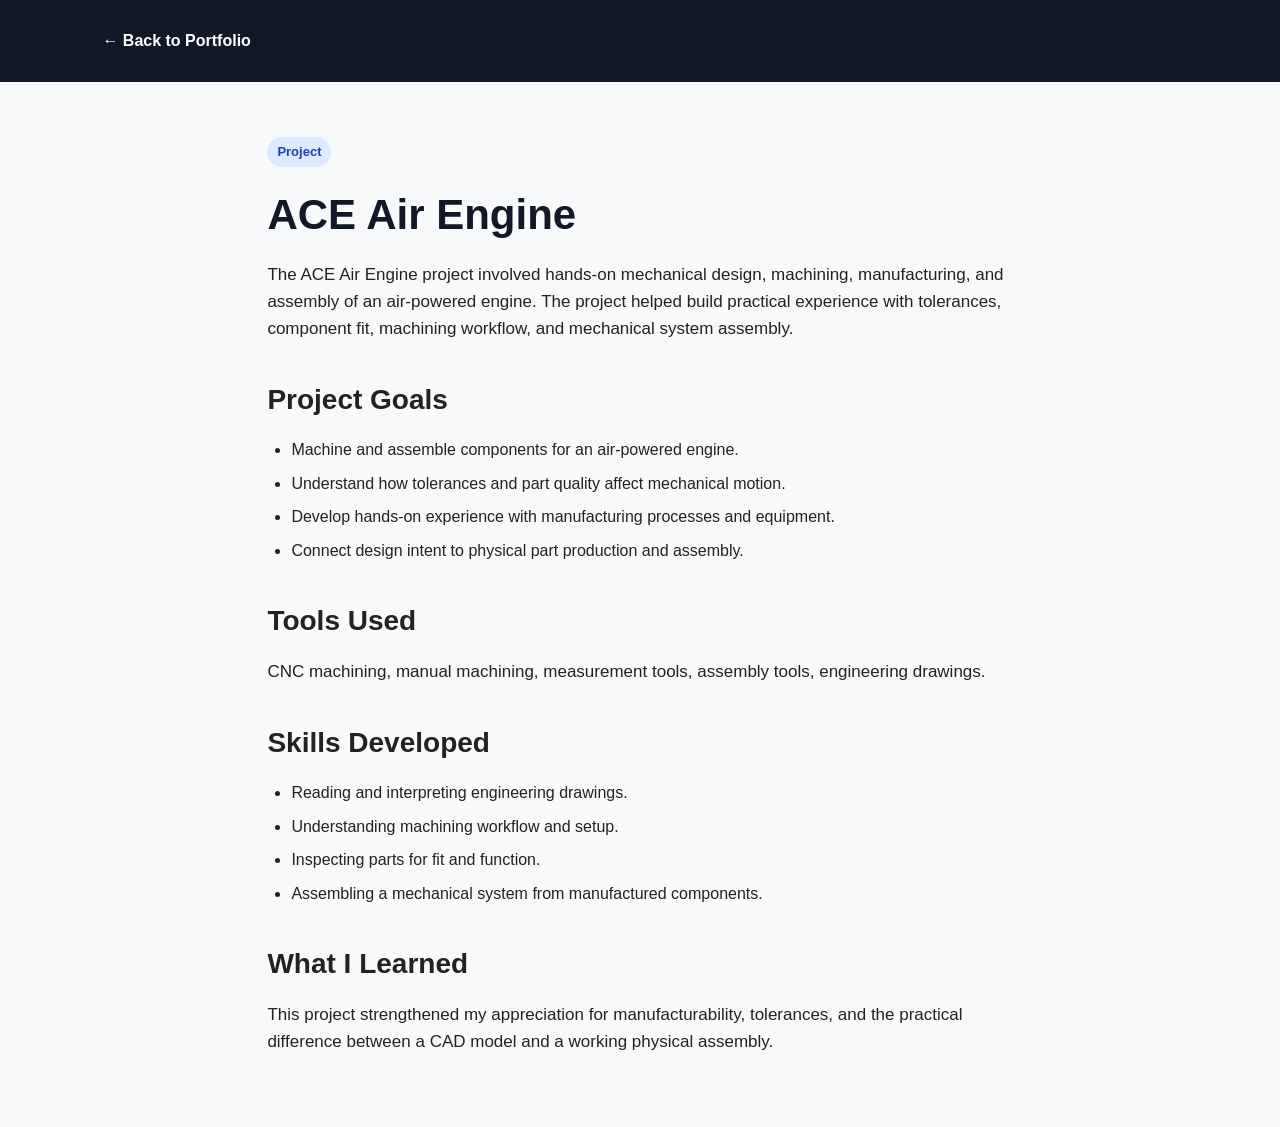
==== ace-air-engine.html @ f9925ad5 "Create ace-air-engine.html" ====
<!DOCTYPE html>
<html lang="en">
<head>
  <meta charset="UTF-8" />
  <meta name="viewport" content="width=device-width, initial-scale=1.0" />
  <title>ACE Air Engine | Anuj Kashyap</title>
  <link rel="stylesheet" href="style.css" />
</head>

<body>
  <header class="page-header">
    <a href="index.html">← Back to Portfolio</a>
  </header>

  <main class="detail-page">
    <span class="tag project-tag">Project</span>
    <h1>ACE Air Engine</h1>

    <p>
      The ACE Air Engine project involved hands-on mechanical design, machining,
      manufacturing, and assembly of an air-powered engine. The project helped build
      practical experience with tolerances, component fit, machining workflow, and
      mechanical system assembly.
    </p>

    <div class="detail-section">
      <h2>Project Goals</h2>
      <ul>
        <li>Machine and assemble components for an air-powered engine.</li>
        <li>Understand how tolerances and part quality affect mechanical motion.</li>
        <li>Develop hands-on experience with manufacturing processes and equipment.</li>
        <li>Connect design intent to physical part production and assembly.</li>
      </ul>
    </div>

    <div class="detail-section">
      <h2>Tools Used</h2>
      <p>CNC machining, manual machining, measurement tools, assembly tools, engineering drawings.</p>
    </div>

    <div class="detail-section">
      <h2>Skills Developed</h2>
      <ul>
        <li>Reading and interpreting engineering drawings.</li>
        <li>Understanding machining workflow and setup.</li>
        <li>Inspecting parts for fit and function.</li>
        <li>Assembling a mechanical system from manufactured components.</li>
      </ul>
    </div>

    <div class="detail-section">
      <h2>What I Learned</h2>
      <p>
        This project strengthened my appreciation for manufacturability, tolerances,
        and the practical difference between a CAD model and a working physical assembly.
      </p>
    </div>
  </main>
</body>
</html>
---- style.css ----
* {
  box-sizing: border-box;
  margin: 0;
  padding: 0;
}

html {
  scroll-behavior: smooth;
}

body {
  font-family: Arial, sans-serif;
  line-height: 1.6;
  color: #222;
  background-color: #f8f9fa;
}

header {
  background: #111827;
  color: white;
  padding: 24px 8%;
}

nav {
  display: flex;
  justify-content: space-between;
  align-items: center;
  margin-bottom: 90px;
}

nav h2 {
  font-size: 22px;
}

.nav-links a {
  color: white;
  text-decoration: none;
  margin-left: 22px;
  font-weight: bold;
}

.nav-links a:hover {
  text-decoration: underline;
}

.hero {
  max-width: 850px;
  padding-bottom: 90px;
}

.hero h1 {
  font-size: 52px;
  line-height: 1.1;
  margin-bottom: 22px;
}

.hero p {
  font-size: 20px;
  max-width: 750px;
  margin-bottom: 32px;
  color: #d1d5db;
}

.hero-buttons {
  display: flex;
  gap: 14px;
  flex-wrap: wrap;
}

.button {
  display: inline-block;
  background: #2563eb;
  color: white;
  padding: 12px 22px;
  border-radius: 8px;
  text-decoration: none;
  font-weight: bold;
}

.button:hover {
  background: #1d4ed8;
}

.button.secondary {
  background: transparent;
  border: 2px solid white;
}

.button.secondary:hover {
  background: white;
  color: #111827;
}

main {
  padding: 55px 8%;
}

section {
  margin-bottom: 75px;
}

section h2 {
  font-size: 34px;
  margin-bottom: 20px;
  color: #111827;
}

section p {
  max-width: 900px;
  font-size: 17px;
}

.project-grid {
  display: grid;
  grid-template-columns: repeat(2, 1fr);
  gap: 24px;
}

.project-card {
  background: white;
  padding: 26px;
  border-radius: 12px;
  box-shadow: 0 4px 14px rgba(0, 0, 0, 0.08);
  border: 1px solid #e5e7eb;
}

.project-card h3 {
  margin-bottom: 12px;
  color: #111827;
  font-size: 22px;
}

.project-card p {
  margin-bottom: 12px;
  font-size: 16px;
}

footer {
  text-align: center;
  padding: 24px;
  background: #111827;
  color: white;
}

@media (max-width: 750px) {
  nav {
    flex-direction: column;
    align-items: flex-start;
    margin-bottom: 60px;
  }

  .nav-links {
    margin-top: 16px;
  }

  .nav-links a {
    display: inline-block;
    margin: 8px 14px 0 0;
  }

  .hero h1 {
    font-size: 38px;
  }

  .hero p {
    font-size: 18px;
  }

  .project-grid {
    grid-template-columns: 1fr;
  }
}
.project-link {
  display: block;
  color: inherit;
  text-decoration: none;
  transition: transform 0.2s ease, box-shadow 0.2s ease;
}

.project-link:hover {
  transform: translateY(-4px);
  box-shadow: 0 8px 22px rgba(0, 0, 0, 0.14);
}

.tag {
  display: inline-block;
  margin-bottom: 14px;
  padding: 5px 10px;
  border-radius: 999px;
  font-size: 13px;
  font-weight: bold;
}

.project-tag {
  background: #dbeafe;
  color: #1e40af;
}

.internship-tag {
  background: #dcfce7;
  color: #166534;
}

.lab-tag {
  background: #fef3c7;
  color: #92400e;
}

.page-header {
  background: #111827;
  color: white;
  padding: 28px 8%;
}

.page-header a {
  color: white;
  text-decoration: none;
  font-weight: bold;
}

.detail-page {
  max-width: 950px;
  margin: 0 auto;
  padding: 55px 8%;
}

.detail-page h1 {
  font-size: 42px;
  margin-bottom: 12px;
  color: #111827;
}

.detail-page h2 {
  margin-top: 36px;
  margin-bottom: 14px;
  font-size: 28px;
}

.detail-page p {
  margin-bottom: 16px;
  font-size: 17px;
}

.detail-page ul {
  margin-left: 24px;
  margin-bottom: 18px;
}

.detail-page li {
  margin-bottom: 8px;
}

.cert-grid {
  display: grid;
  grid-template-columns: repeat(2, 1fr);
  gap: 24px;
  margin-top: 24px;
}

.cert-card {
  background: white;
  padding: 24px;
  border-radius: 12px;
  border: 1px solid #e5e7eb;
  box-shadow: 0 4px 14px rgba(0, 0, 0, 0.08);
}

.cert-card h3 {
  margin-bottom: 10px;
}

@media (max-width: 750px) {
  .cert-grid {
    grid-template-columns: 1fr;
  }

  .detail-page h1 {
    font-size: 34px;
  }
}
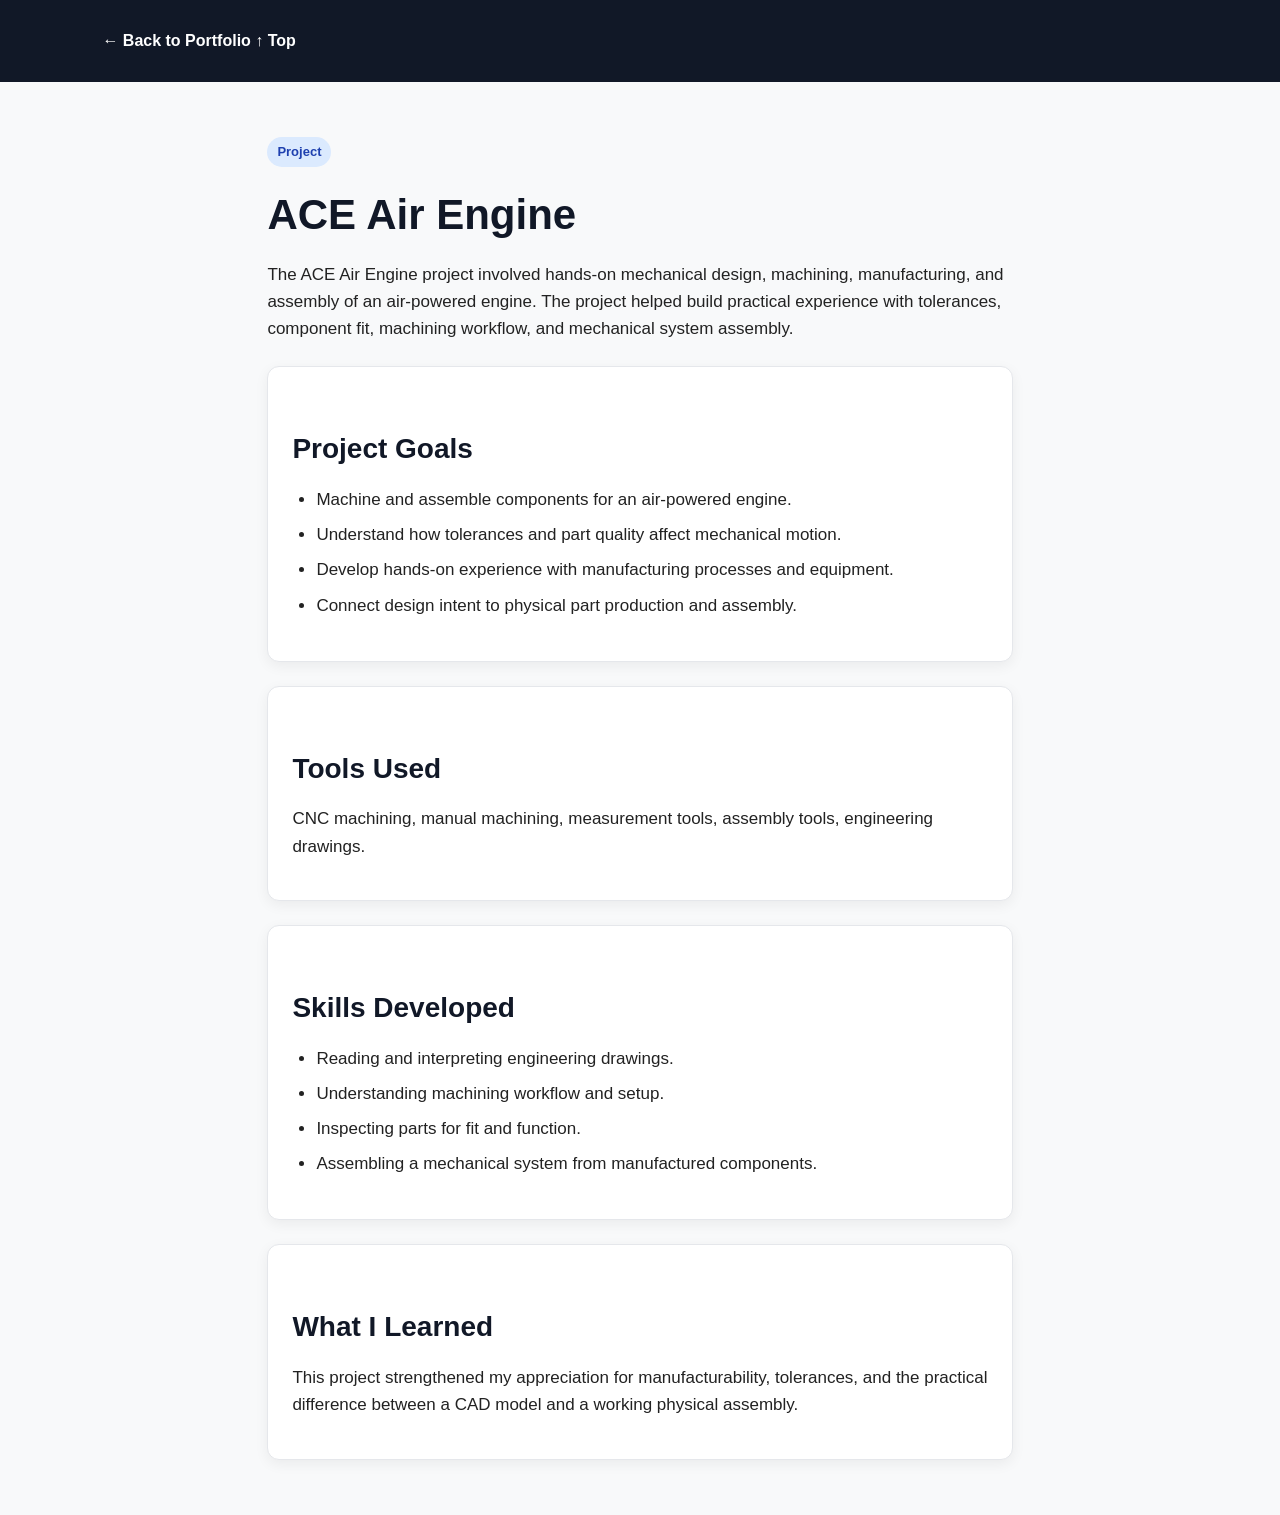
==== commit 1ca40e39: "Update ace-air-engine.html" ====
--- a/ace-air-engine.html
+++ b/ace-air-engine.html
@@ -9,8 +9,9 @@
 
 <body>
   <header class="page-header">
-    <a href="index.html">← Back to Portfolio</a>
-  </header>
+  <a href="index.html">← Back to Portfolio</a>
+  <a href="#">↑ Top</a>
+</header>
 
   <main class="detail-page">
     <span class="tag project-tag">Project</span>
--- a/style.css
+++ b/style.css
@@ -15,8 +15,16 @@
   background-color: #f8f9fa;
 }
 
+/* =========================
+   HOME PAGE HEADER / HERO
+========================= */
+
 header {
-  background: #111827;
+  background:
+    linear-gradient(rgba(17, 24, 39, 0.76), rgba(17, 24, 39, 0.76)),
+    url("hero-bg.jpg");
+  background-size: cover;
+  background-position: center;
   color: white;
   padding: 24px 8%;
 }
@@ -91,12 +99,16 @@
   color: #111827;
 }
 
+/* =========================
+   MAIN PAGE LAYOUT
+========================= */
+
 main {
   padding: 55px 8%;
 }
 
 section {
-  margin-bottom: 75px;
+  margin-bottom: 95px;
 }
 
 section h2 {
@@ -109,6 +121,59 @@
   max-width: 900px;
   font-size: 17px;
 }
+
+/* =========================
+   ABOUT SECTION
+========================= */
+
+.about-section {
+  max-width: 1150px;
+  margin: 0 auto 95px auto;
+  display: grid;
+  grid-template-columns: minmax(0, 1fr) 280px;
+  gap: 56px;
+  align-items: center;
+}
+
+.about-text {
+  max-width: 760px;
+}
+
+.about-text p {
+  margin-bottom: 16px;
+}
+
+.about-image {
+  display: flex;
+  justify-content: center;
+  align-items: center;
+}
+
+.profile-photo {
+  width: 230px !important;
+  max-width: 230px !important;
+  height: 290px !important;
+  object-fit: cover !important;
+  object-position: center top !important;
+  border-radius: 18px;
+  box-shadow: 0 8px 24px rgba(0, 0, 0, 0.18);
+  display: block;
+}
+
+.about-image img {
+  width: 230px;
+  max-width: 230px;
+  height: 290px;
+  object-fit: cover;
+  object-position: center top;
+  border-radius: 18px;
+  box-shadow: 0 8px 24px rgba(0, 0, 0, 0.18);
+  display: block;
+}
+
+/* =========================
+   PROJECT CARDS
+========================= */
 
 .project-grid {
   display: grid;
@@ -135,41 +200,6 @@
   font-size: 16px;
 }
 
-footer {
-  text-align: center;
-  padding: 24px;
-  background: #111827;
-  color: white;
-}
-
-@media (max-width: 750px) {
-  nav {
-    flex-direction: column;
-    align-items: flex-start;
-    margin-bottom: 60px;
-  }
-
-  .nav-links {
-    margin-top: 16px;
-  }
-
-  .nav-links a {
-    display: inline-block;
-    margin: 8px 14px 0 0;
-  }
-
-  .hero h1 {
-    font-size: 38px;
-  }
-
-  .hero p {
-    font-size: 18px;
-  }
-
-  .project-grid {
-    grid-template-columns: 1fr;
-  }
-}
 .project-link {
   display: block;
   color: inherit;
@@ -181,6 +211,32 @@
   transform: translateY(-4px);
   box-shadow: 0 8px 22px rgba(0, 0, 0, 0.14);
 }
+
+.card-status {
+  display: inline-block;
+  margin-top: 8px;
+  font-size: 14px;
+  font-weight: bold;
+  color: #2563eb;
+}
+
+.disabled-card {
+  opacity: 0.88;
+  cursor: not-allowed;
+}
+
+.disabled-card:hover {
+  transform: none;
+  box-shadow: 0 4px 14px rgba(0, 0, 0, 0.08);
+}
+
+.disabled-card .card-status {
+  color: #6b7280;
+}
+
+/* =========================
+   TAGS
+========================= */
 
 .tag {
   display: inline-block;
@@ -191,21 +247,70 @@
   font-weight: bold;
 }
 
-.project-tag {
+.project-tag,
+.manufacturing-tag {
   background: #dbeafe;
   color: #1e40af;
 }
 
-.internship-tag {
+.internship-tag,
+.digital-tag {
   background: #dcfce7;
   color: #166534;
 }
 
-.lab-tag {
+.lab-tag,
+.quality-tag {
   background: #fef3c7;
   color: #92400e;
 }
 
+.composites-tag {
+  background: #ede9fe;
+  color: #5b21b6;
+}
+
+/* =========================
+   RESUME / CONTACT SECTION
+========================= */
+
+.bottom-info {
+  display: grid;
+  grid-template-columns: repeat(2, 1fr);
+  gap: 24px;
+  margin-bottom: 75px;
+}
+
+.info-card {
+  background: white;
+  padding: 28px;
+  border-radius: 16px;
+  border: 1px solid #e5e7eb;
+  box-shadow: 0 5px 18px rgba(0, 0, 0, 0.08);
+}
+
+.info-card h2 {
+  margin-bottom: 16px;
+}
+
+.info-card p {
+  margin-bottom: 14px;
+}
+
+.info-card a:not(.button) {
+  color: #2563eb;
+  text-decoration: none;
+  font-weight: 500;
+}
+
+.info-card a:not(.button):hover {
+  text-decoration: underline;
+}
+
+/* =========================
+   DETAIL PAGES
+========================= */
+
 .page-header {
   background: #111827;
   color: white;
@@ -216,6 +321,10 @@
   color: white;
   text-decoration: none;
   font-weight: bold;
+}
+
+.page-header a:hover {
+  text-decoration: underline;
 }
 
 .detail-page {
@@ -234,6 +343,7 @@
   margin-top: 36px;
   margin-bottom: 14px;
   font-size: 28px;
+  color: #111827;
 }
 
 .detail-page p {
@@ -248,29 +358,260 @@
 
 .detail-page li {
   margin-bottom: 8px;
-}
-
-.cert-grid {
-  display: grid;
-  grid-template-columns: repeat(2, 1fr);
-  gap: 24px;
-  margin-top: 24px;
-}
-
-.cert-card {
+  font-size: 17px;
+}
+
+.detail-section {
   background: white;
   padding: 24px;
   border-radius: 12px;
   border: 1px solid #e5e7eb;
-  box-shadow: 0 4px 14px rgba(0, 0, 0, 0.08);
-}
-
-.cert-card h3 {
-  margin-bottom: 10px;
+  box-shadow: 0 4px 14px rgba(0, 0, 0, 0.06);
+  margin-top: 24px;
+}
+
+/* =========================
+   CERTIFICATIONS PAGE
+========================= */
+
+.certifications-page {
+  max-width: 1150px;
+}
+
+.certifications-page > p {
+  max-width: 900px;
+  margin-bottom: 28px;
+}
+
+.certifications-page .cert-grid {
+  display: grid;
+  grid-template-columns: 1fr;
+  gap: 26px;
+  margin-top: 28px;
+}
+
+.certifications-page .cert-card {
+  display: grid;
+  grid-template-columns: 1.5fr 0.9fr;
+  gap: 28px;
+  align-items: center;
+  background: white;
+  padding: 28px;
+  border-radius: 16px;
+  border: 1px solid #e5e7eb;
+  box-shadow: 0 5px 18px rgba(0, 0, 0, 0.08);
+}
+
+.certifications-page .cert-card h3 {
+  font-size: 24px;
+  color: #111827;
+  margin-bottom: 6px;
+}
+
+.cert-card-text-only {
+  grid-template-columns: 1fr !important;
+}
+
+.cert-card-wide {
+  grid-template-columns: 1fr !important;
+}
+
+.cert-meta {
+  color: #6b7280;
+  font-size: 15px !important;
+  margin-bottom: 16px !important;
+}
+
+.cert-content p {
+  margin-bottom: 12px;
+}
+
+.skills-line span {
+  text-transform: uppercase;
+  letter-spacing: 0.08em;
+  font-size: 12px;
+  font-weight: 800;
+  color: #6b7280;
+  margin-right: 6px;
+}
+
+/* Certificate and badge images */
+
+.cert-media {
+  width: 100%;
+  max-width: 340px;
+  justify-self: end;
+  background: #ffffff;
+  border: 1px solid #e5e7eb;
+  border-radius: 16px;
+  padding: 18px;
+  display: flex;
+  flex-direction: column;
+  align-items: center;
+  justify-content: center;
+  overflow: hidden;
+  box-shadow: 0 4px 12px rgba(0, 0, 0, 0.05);
+}
+
+.cert-media img {
+  width: auto;
+  max-width: 100%;
+  max-height: 215px;
+  object-fit: contain;
+  display: block;
+  padding: 0;
+}
+
+.cert-placeholder {
+  display: none;
+  width: 100%;
+  min-height: 130px;
+  align-items: center;
+  justify-content: center;
+  text-align: center;
+  color: #6b7280;
+  font-size: 14px;
+  padding: 18px;
+  background: #f8fafc;
+  border: 1px dashed #cbd5e1;
+  border-radius: 12px;
+}
+
+.cert-media figcaption {
+  font-size: 14px;
+  font-weight: bold;
+  color: #374151;
+  text-align: center;
+  padding-top: 12px;
+}
+
+/* Composite badge layout */
+
+.cert-subgrid {
+  display: grid;
+  grid-template-columns: repeat(2, 1fr);
+  gap: 24px;
+  margin-top: 8px;
+}
+
+.cert-subgrid .cert-media {
+  max-width: none;
+  justify-self: stretch;
+  min-height: 250px;
+}
+
+.cert-subgrid .cert-media img {
+  max-height: 165px;
+}
+
+/* Optional button style if you ever link a PDF certificate */
+
+.cert-button {
+  display: inline-block;
+  margin-top: 8px;
+  background: #2563eb;
+  color: white;
+  padding: 10px 16px;
+  border-radius: 8px;
+  text-decoration: none;
+  font-weight: bold;
+  font-size: 15px;
+}
+
+.cert-button:hover {
+  background: #1d4ed8;
+}
+
+/* =========================
+   FOOTER
+========================= */
+
+footer {
+  text-align: center;
+  padding: 24px;
+  background: #111827;
+  color: white;
+}
+
+/* =========================
+   MOBILE
+========================= */
+
+@media (max-width: 800px) {
+  .certifications-page .cert-card {
+    grid-template-columns: 1fr;
+  }
+
+  .cert-media {
+    justify-self: start;
+    max-width: 360px;
+  }
+
+  .cert-subgrid {
+    grid-template-columns: 1fr;
+  }
+
+  .cert-subgrid .cert-media {
+    max-width: 360px;
+    justify-self: start;
+  }
 }
 
 @media (max-width: 750px) {
-  .cert-grid {
+  nav {
+    flex-direction: column;
+    align-items: flex-start;
+    margin-bottom: 60px;
+  }
+
+  .nav-links {
+    margin-top: 16px;
+  }
+
+  .nav-links a {
+    display: inline-block;
+    margin: 8px 14px 0 0;
+  }
+
+  .hero h1 {
+    font-size: 38px;
+  }
+
+  .hero p {
+    font-size: 18px;
+  }
+
+  .about-section {
+    grid-template-columns: 1fr;
+    max-width: none;
+    margin-bottom: 95px;
+  }
+
+  .about-text {
+    max-width: none;
+  }
+
+  .about-image {
+    justify-content: flex-start;
+  }
+
+  .profile-photo {
+    width: 200px !important;
+    max-width: 200px !important;
+    height: 250px !important;
+  }
+
+  .about-image img {
+    width: 200px;
+    max-width: 200px;
+    height: 250px;
+  }
+
+  .project-grid {
+    grid-template-columns: 1fr;
+  }
+
+  .bottom-info {
     grid-template-columns: 1fr;
   }
 
@@ -278,3 +619,128 @@
     font-size: 34px;
   }
 }
+/* =========================
+   NEXTGEN / FEATURED DETAIL PAGE STYLING
+========================= */
+
+.nextgen-page {
+  max-width: 1050px;
+}
+
+.project-hero-detail {
+  background: #111827;
+  color: white;
+  padding: 38px;
+  border-radius: 18px;
+  margin-bottom: 28px;
+  box-shadow: 0 8px 24px rgba(0, 0, 0, 0.12);
+}
+
+.project-hero-detail h1 {
+  color: white;
+  font-size: 46px;
+  margin-bottom: 14px;
+}
+
+.project-lead {
+  max-width: 850px;
+  font-size: 19px !important;
+  color: #d1d5db;
+  margin-bottom: 24px !important;
+}
+
+.tech-pill-grid {
+  display: flex;
+  flex-wrap: wrap;
+  gap: 10px;
+}
+
+.tech-pill-grid span {
+  background: rgba(255, 255, 255, 0.1);
+  color: white;
+  border: 1px solid rgba(255, 255, 255, 0.22);
+  padding: 8px 12px;
+  border-radius: 999px;
+  font-size: 14px;
+  font-weight: bold;
+}
+
+.impact-grid {
+  display: grid;
+  grid-template-columns: repeat(3, 1fr);
+  gap: 18px;
+  margin-bottom: 28px;
+}
+
+.impact-card {
+  background: white;
+  padding: 22px;
+  border-radius: 16px;
+  border: 1px solid #e5e7eb;
+  box-shadow: 0 5px 18px rgba(0, 0, 0, 0.07);
+}
+
+.impact-card h3 {
+  color: #111827;
+  margin-bottom: 10px;
+  font-size: 20px;
+}
+
+.impact-card p {
+  font-size: 15px;
+  margin-bottom: 0;
+}
+
+.highlight-section {
+  border-left: 5px solid #2563eb;
+}
+
+.note-section {
+  background: #f8fafc;
+}
+
+.strong-list li {
+  margin-bottom: 12px;
+}
+
+.tool-grid {
+  display: grid;
+  grid-template-columns: repeat(2, 1fr);
+  gap: 20px;
+}
+
+.tool-grid div {
+  background: #f8fafc;
+  border: 1px solid #e5e7eb;
+  padding: 18px;
+  border-radius: 14px;
+}
+
+.tool-grid h3 {
+  color: #111827;
+  margin-bottom: 8px;
+  font-size: 18px;
+}
+
+.tool-grid p {
+  margin-bottom: 0;
+  font-size: 16px;
+}
+
+@media (max-width: 800px) {
+  .project-hero-detail {
+    padding: 28px;
+  }
+
+  .project-hero-detail h1 {
+    font-size: 36px;
+  }
+
+  .impact-grid {
+    grid-template-columns: 1fr;
+  }
+
+  .tool-grid {
+    grid-template-columns: 1fr;
+  }
+}
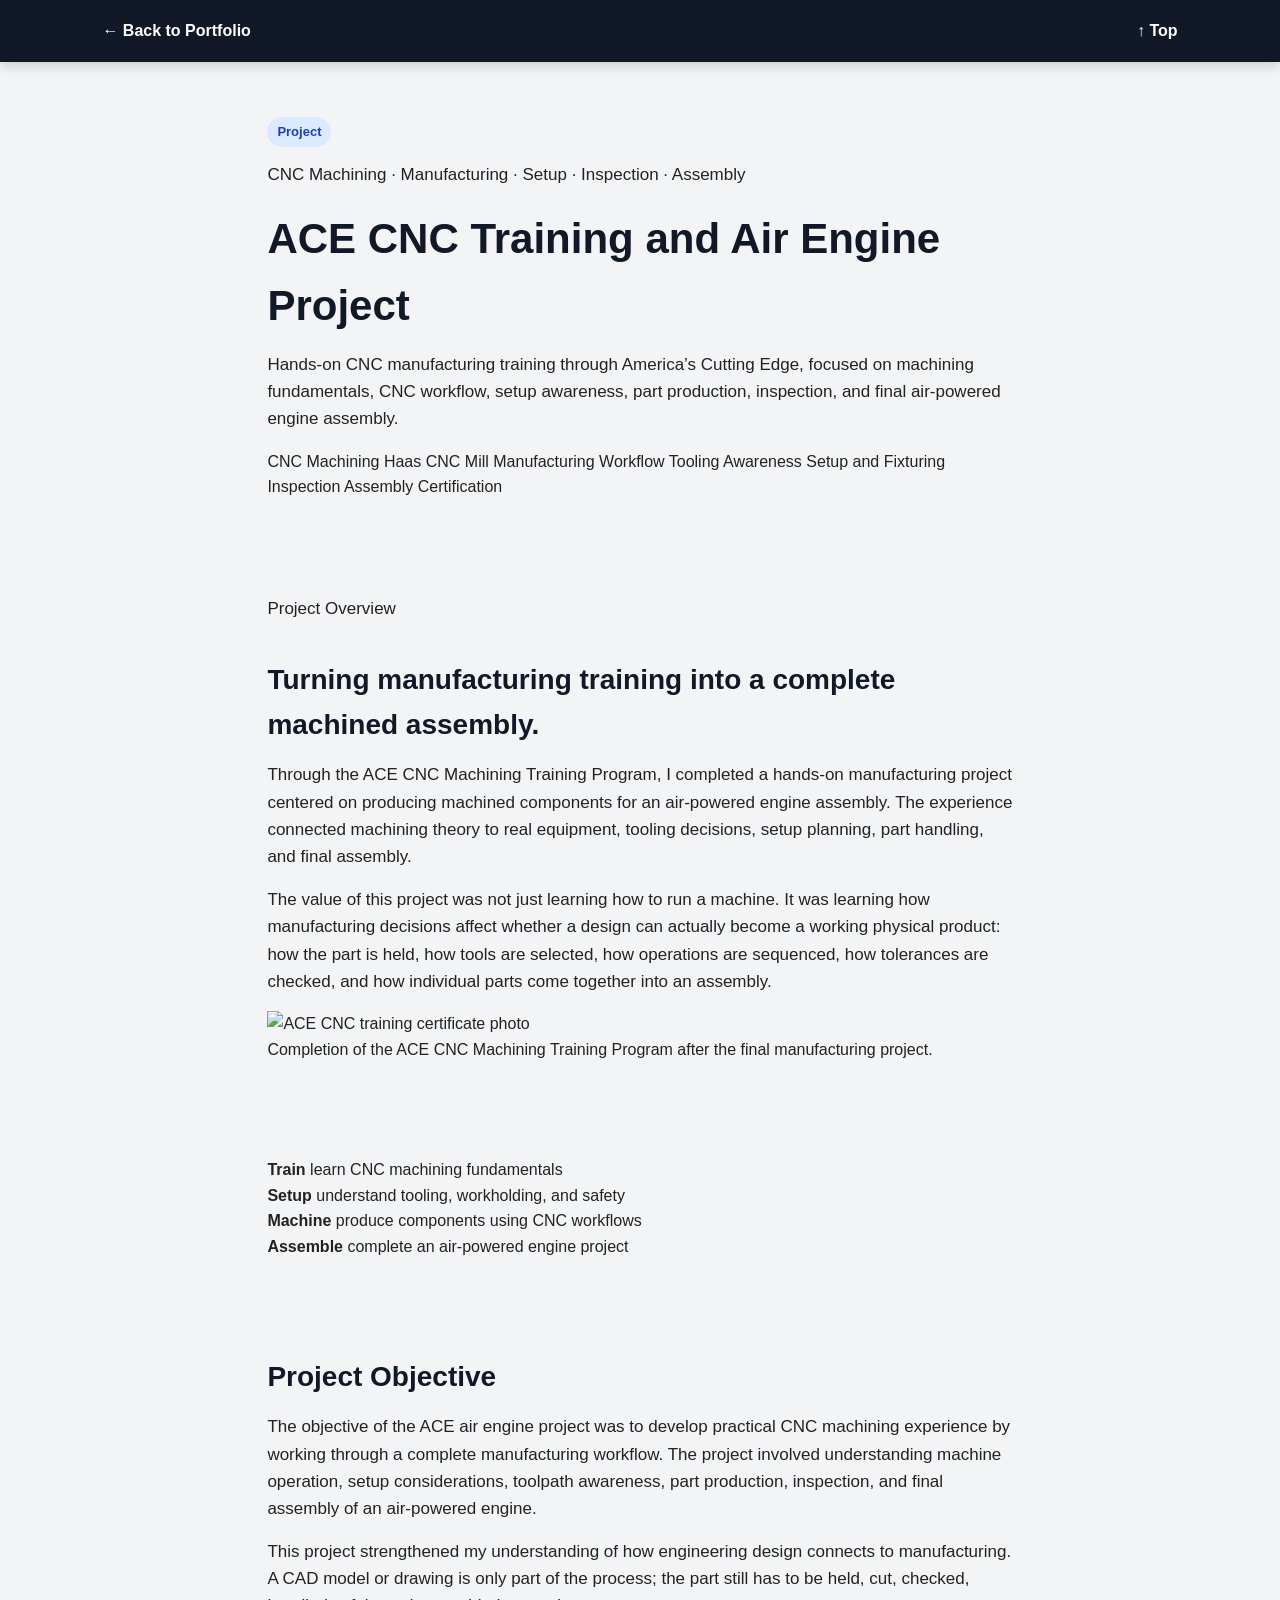
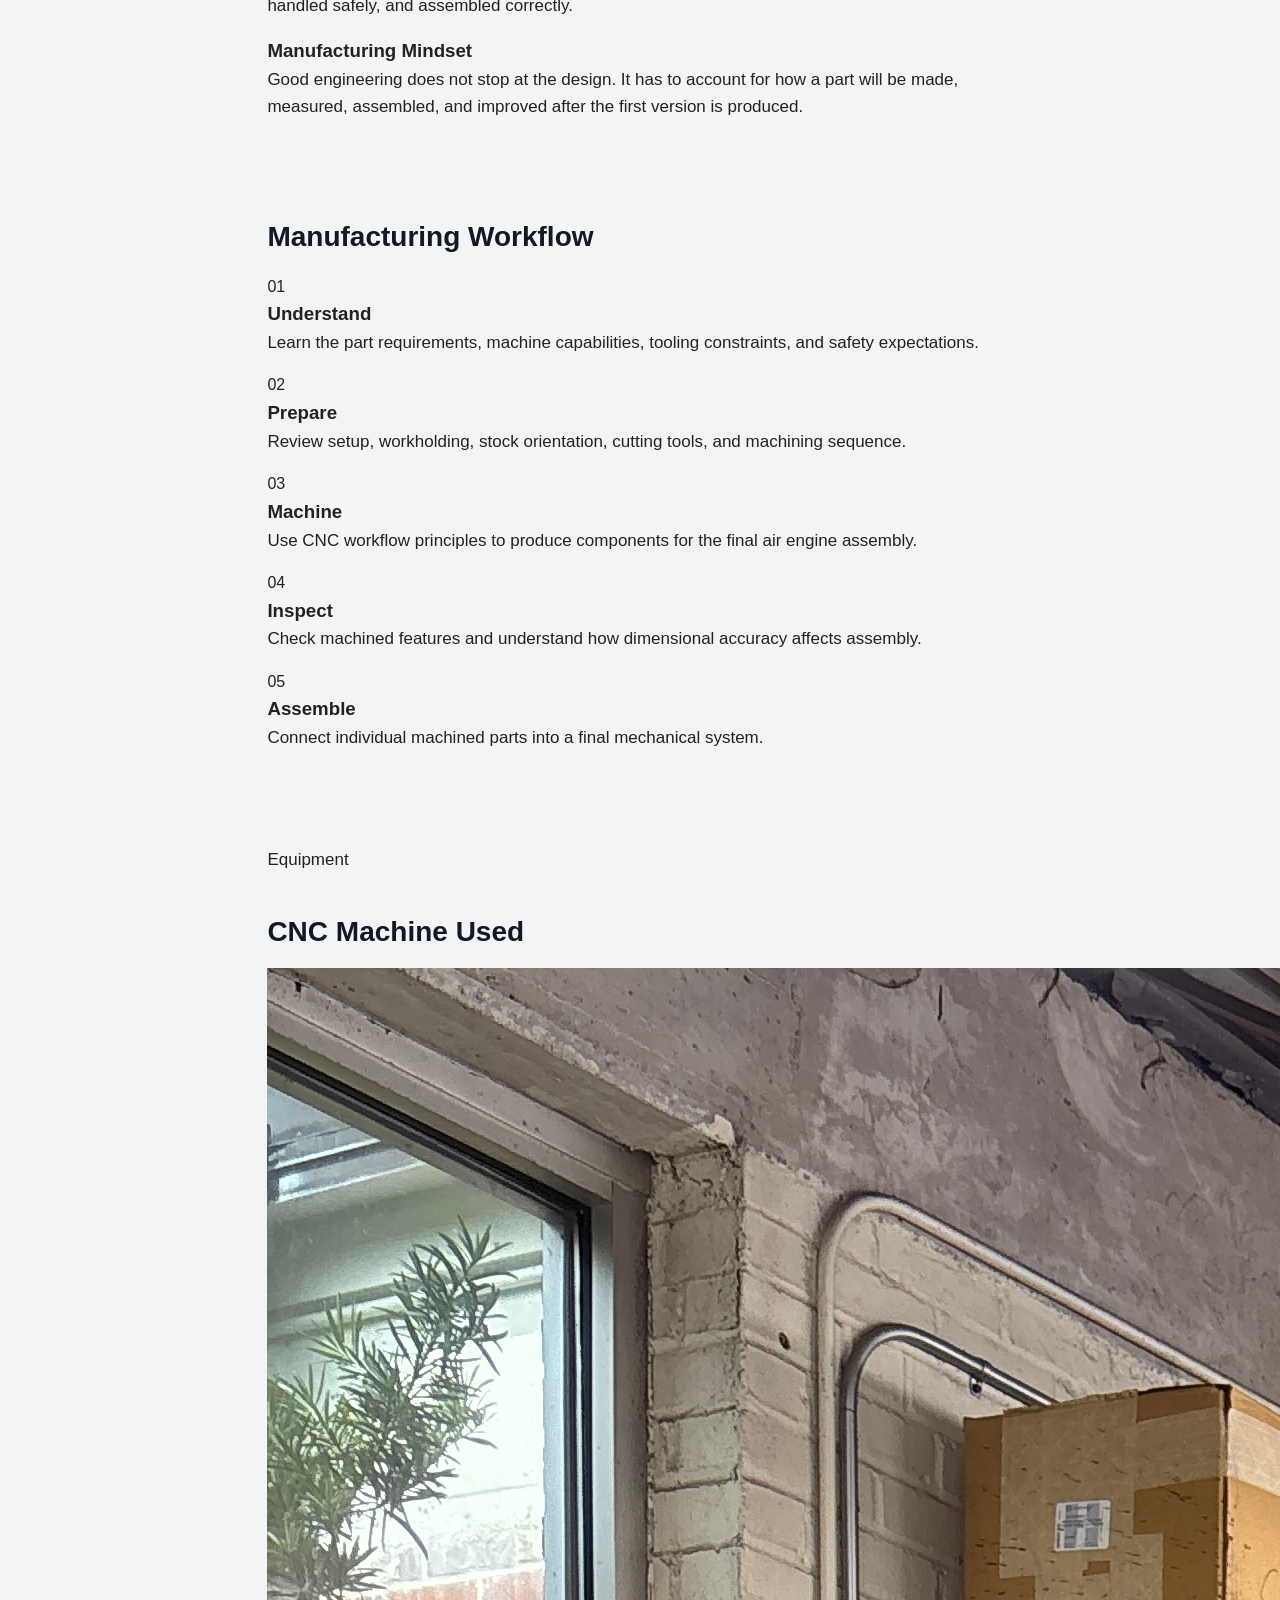
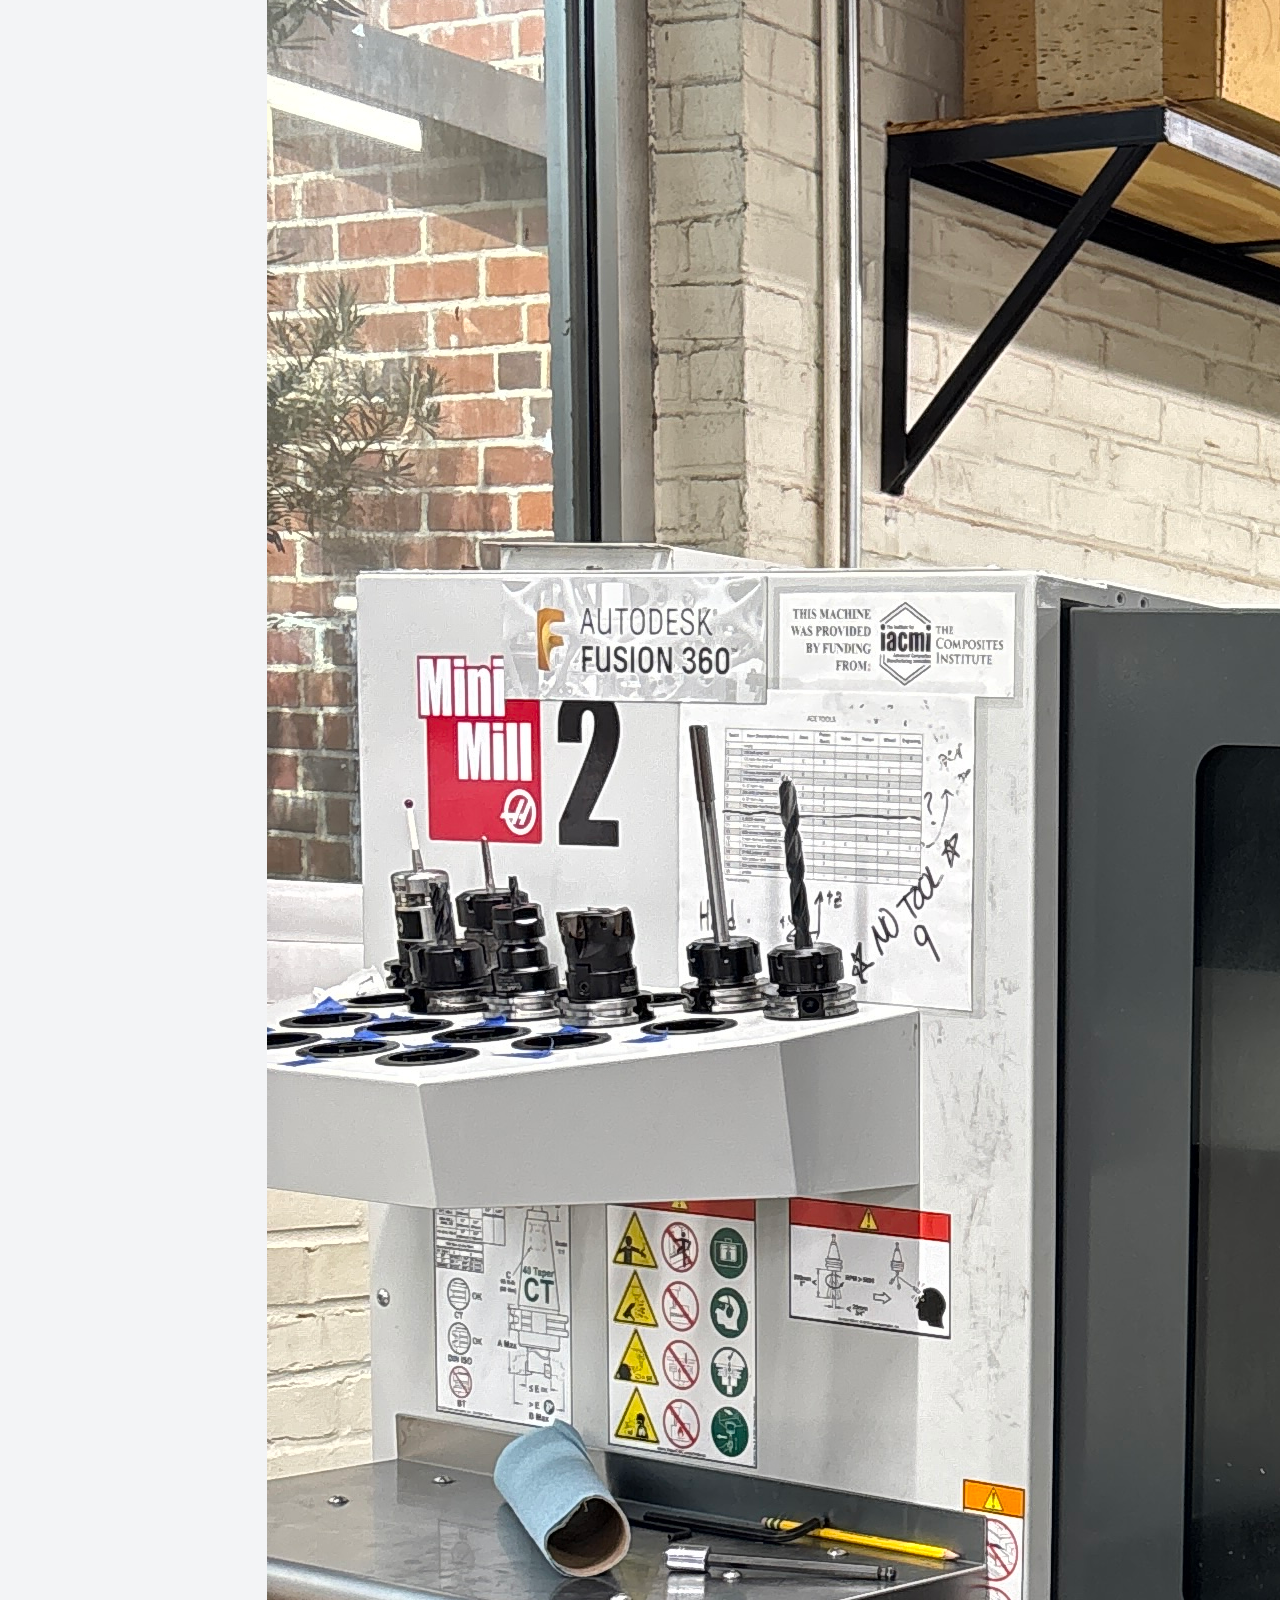
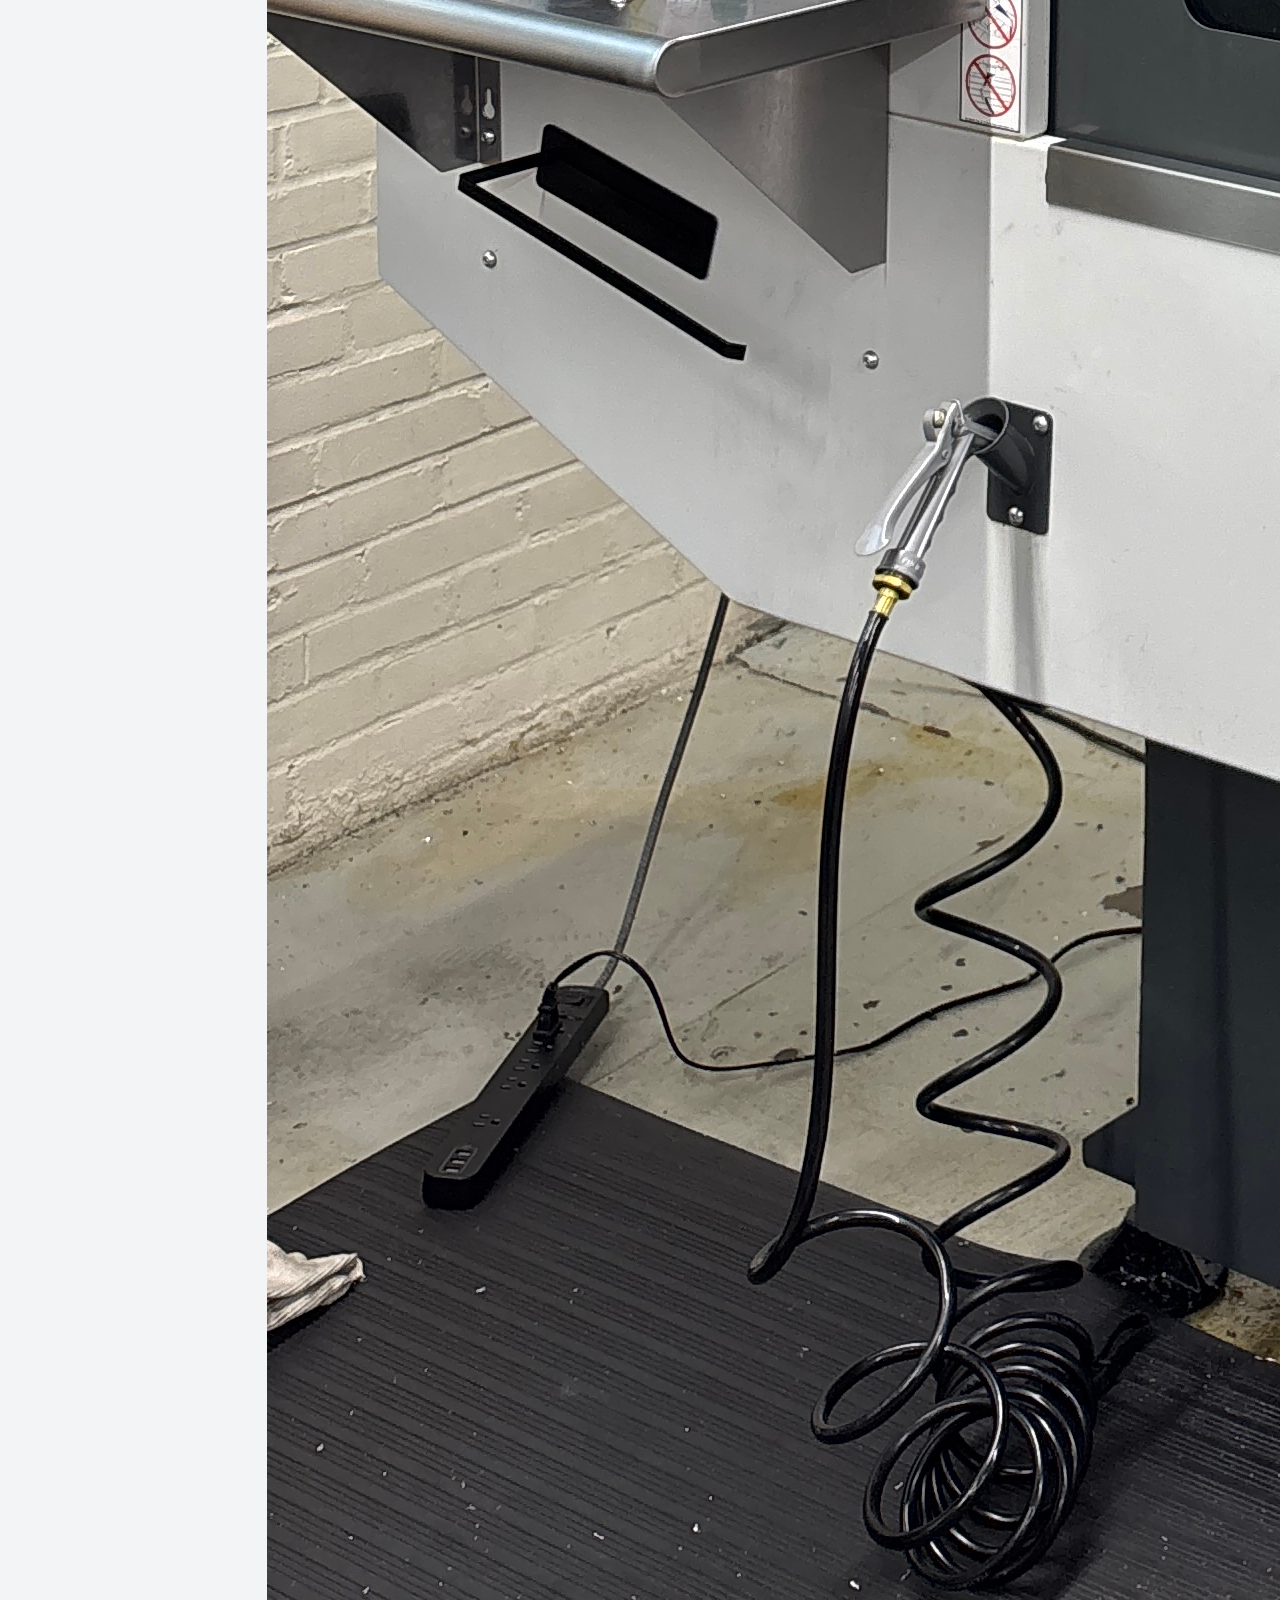
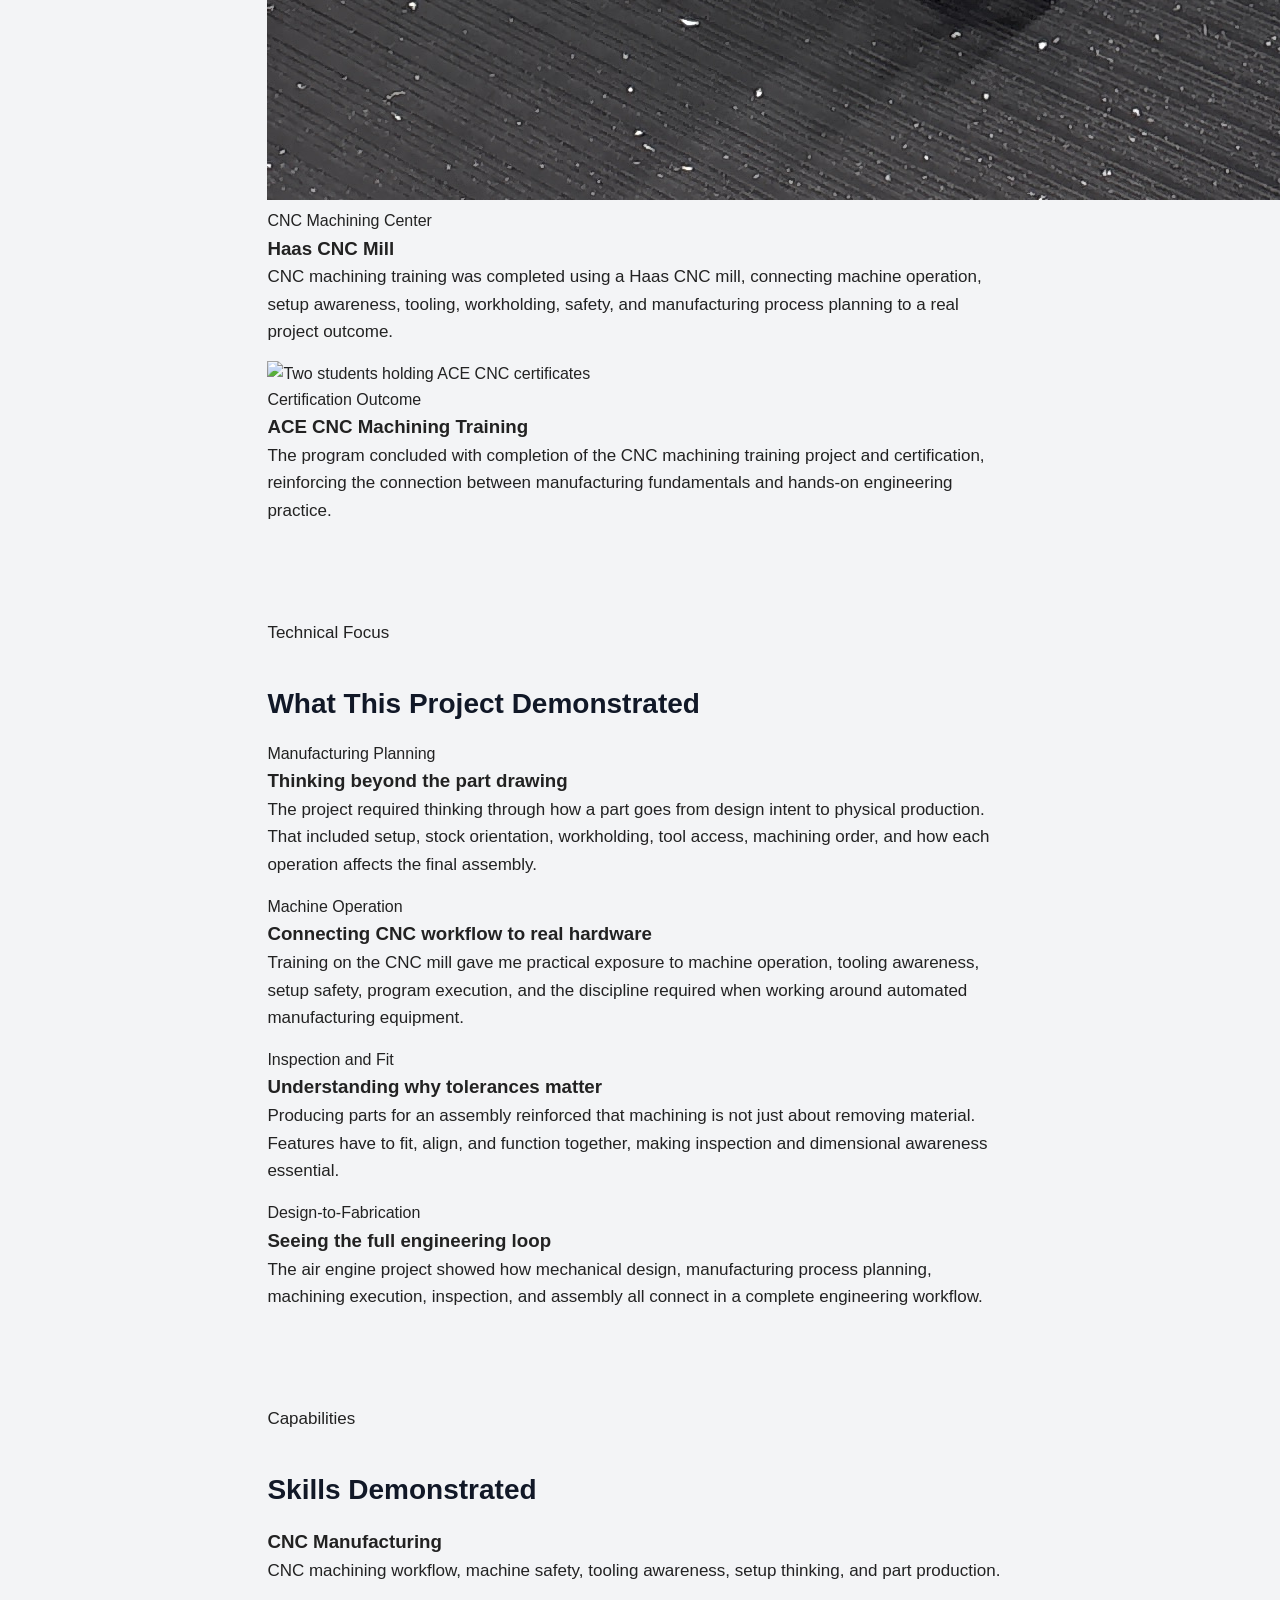
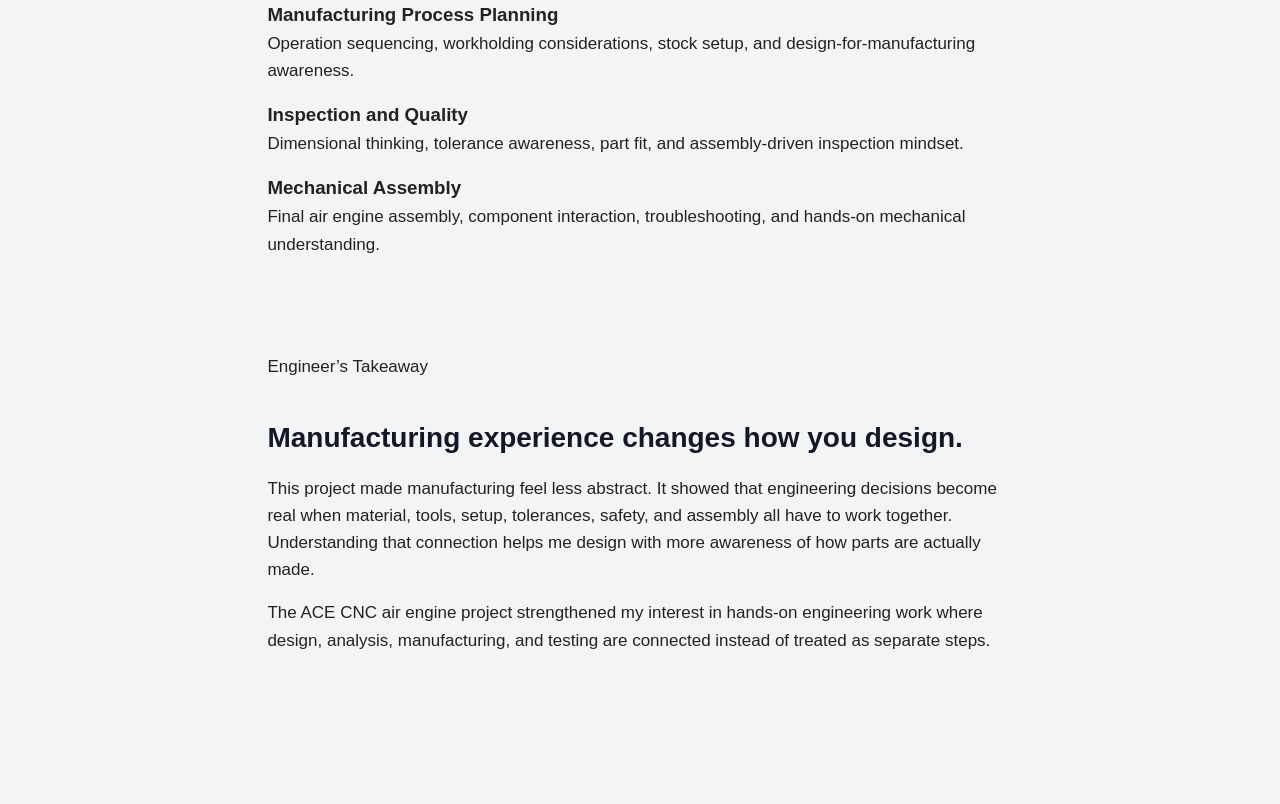
==== commit c17ca55b: "Update ace-air-engine.html" ====
--- a/ace-air-engine.html
+++ b/ace-air-engine.html
@@ -3,59 +3,291 @@
 <head>
   <meta charset="UTF-8" />
   <meta name="viewport" content="width=device-width, initial-scale=1.0" />
-  <title>ACE Air Engine | Anuj Kashyap</title>
+  <title>ACE CNC Training and Air Engine Project | Anuj Kashyap</title>
   <link rel="stylesheet" href="style.css" />
 </head>
 
 <body>
   <header class="page-header">
-  <a href="index.html">← Back to Portfolio</a>
-  <a href="#">↑ Top</a>
-</header>
-
-  <main class="detail-page">
-    <span class="tag project-tag">Project</span>
-    <h1>ACE Air Engine</h1>
-
-    <p>
-      The ACE Air Engine project involved hands-on mechanical design, machining,
-      manufacturing, and assembly of an air-powered engine. The project helped build
-      practical experience with tolerances, component fit, machining workflow, and
-      mechanical system assembly.
-    </p>
-
-    <div class="detail-section">
-      <h2>Project Goals</h2>
-      <ul>
-        <li>Machine and assemble components for an air-powered engine.</li>
-        <li>Understand how tolerances and part quality affect mechanical motion.</li>
-        <li>Develop hands-on experience with manufacturing processes and equipment.</li>
-        <li>Connect design intent to physical part production and assembly.</li>
-      </ul>
-    </div>
-
-    <div class="detail-section">
-      <h2>Tools Used</h2>
-      <p>CNC machining, manual machining, measurement tools, assembly tools, engineering drawings.</p>
-    </div>
-
-    <div class="detail-section">
-      <h2>Skills Developed</h2>
-      <ul>
-        <li>Reading and interpreting engineering drawings.</li>
-        <li>Understanding machining workflow and setup.</li>
-        <li>Inspecting parts for fit and function.</li>
-        <li>Assembling a mechanical system from manufactured components.</li>
-      </ul>
-    </div>
-
-    <div class="detail-section">
-      <h2>What I Learned</h2>
+    <a href="index.html">← Back to Portfolio</a>
+    <a href="#">↑ Top</a>
+  </header>
+
+  <main class="detail-page ace-page">
+
+    <section class="ace-hero">
+      <span class="tag project-tag">Project</span>
+
+      <p class="ace-kicker">CNC Machining · Manufacturing · Setup · Inspection · Assembly</p>
+
+      <h1>ACE CNC Training and Air Engine Project</h1>
+
+      <p class="ace-lead">
+        Hands-on CNC manufacturing training through America’s Cutting Edge, focused on machining
+        fundamentals, CNC workflow, setup awareness, part production, inspection, and final air-powered
+        engine assembly.
+      </p>
+
+      <div class="ace-hero-pills">
+        <span>CNC Machining</span>
+        <span>Haas CNC Mill</span>
+        <span>Manufacturing Workflow</span>
+        <span>Tooling Awareness</span>
+        <span>Setup and Fixturing</span>
+        <span>Inspection</span>
+        <span>Assembly</span>
+        <span>Certification</span>
+      </div>
+    </section>
+
+    <section class="ace-photo-feature">
+      <div class="ace-feature-text">
+        <p class="ace-kicker">Project Overview</p>
+        <h2>Turning manufacturing training into a complete machined assembly.</h2>
+
+        <p>
+          Through the ACE CNC Machining Training Program, I completed a hands-on manufacturing
+          project centered on producing machined components for an air-powered engine assembly.
+          The experience connected machining theory to real equipment, tooling decisions, setup
+          planning, part handling, and final assembly.
+        </p>
+
+        <p>
+          The value of this project was not just learning how to run a machine. It was learning how
+          manufacturing decisions affect whether a design can actually become a working physical
+          product: how the part is held, how tools are selected, how operations are sequenced, how
+          tolerances are checked, and how individual parts come together into an assembly.
+        </p>
+      </div>
+
+      <figure class="ace-feature-image">
+        <img src="Image%20%283%29.jpeg" alt="ACE CNC training certificate photo">
+        <figcaption>
+          Completion of the ACE CNC Machining Training Program after the final manufacturing project.
+        </figcaption>
+      </figure>
+    </section>
+
+    <section class="ace-stat-grid">
+      <div class="ace-stat-card">
+        <strong>Train</strong>
+        <span>learn CNC machining fundamentals</span>
+      </div>
+
+      <div class="ace-stat-card">
+        <strong>Setup</strong>
+        <span>understand tooling, workholding, and safety</span>
+      </div>
+
+      <div class="ace-stat-card">
+        <strong>Machine</strong>
+        <span>produce components using CNC workflows</span>
+      </div>
+
+      <div class="ace-stat-card">
+        <strong>Assemble</strong>
+        <span>complete an air-powered engine project</span>
+      </div>
+    </section>
+
+    <section class="ace-split-section">
+      <div>
+        <h2>Project Objective</h2>
+
+        <p>
+          The objective of the ACE air engine project was to develop practical CNC machining
+          experience by working through a complete manufacturing workflow. The project involved
+          understanding machine operation, setup considerations, toolpath awareness, part production,
+          inspection, and final assembly of an air-powered engine.
+        </p>
+
+        <p>
+          This project strengthened my understanding of how engineering design connects to
+          manufacturing. A CAD model or drawing is only part of the process; the part still has to
+          be held, cut, checked, handled safely, and assembled correctly.
+        </p>
+      </div>
+
+      <div class="ace-callout">
+        <h3>Manufacturing Mindset</h3>
+        <p>
+          Good engineering does not stop at the design. It has to account for how a part will be
+          made, measured, assembled, and improved after the first version is produced.
+        </p>
+      </div>
+    </section>
+
+    <section class="ace-process-section">
+      <h2>Manufacturing Workflow</h2>
+
+      <div class="ace-process-grid">
+        <div>
+          <span>01</span>
+          <h3>Understand</h3>
+          <p>Learn the part requirements, machine capabilities, tooling constraints, and safety expectations.</p>
+        </div>
+
+        <div>
+          <span>02</span>
+          <h3>Prepare</h3>
+          <p>Review setup, workholding, stock orientation, cutting tools, and machining sequence.</p>
+        </div>
+
+        <div>
+          <span>03</span>
+          <h3>Machine</h3>
+          <p>Use CNC workflow principles to produce components for the final air engine assembly.</p>
+        </div>
+
+        <div>
+          <span>04</span>
+          <h3>Inspect</h3>
+          <p>Check machined features and understand how dimensional accuracy affects assembly.</p>
+        </div>
+
+        <div>
+          <span>05</span>
+          <h3>Assemble</h3>
+          <p>Connect individual machined parts into a final mechanical system.</p>
+        </div>
+      </div>
+    </section>
+
+    <section class="ace-equipment-section">
+      <div class="ace-section-heading">
+        <p>Equipment</p>
+        <h2>CNC Machine Used</h2>
+      </div>
+
+      <div class="ace-equipment-grid">
+
+        <figure class="ace-equipment-card featured-ace-card">
+          <img src="image0%20%2810%29.jpeg" alt="Haas CNC mill used during ACE CNC training">
+          <figcaption>
+            <span>CNC Machining Center</span>
+            <h3>Haas CNC Mill</h3>
+            <p>
+              CNC machining training was completed using a Haas CNC mill, connecting machine
+              operation, setup awareness, tooling, workholding, safety, and manufacturing process
+              planning to a real project outcome.
+            </p>
+          </figcaption>
+        </figure>
+
+        <figure class="ace-equipment-card">
+          <img src="Image%20%283%29.jpeg" alt="Two students holding ACE CNC certificates">
+          <figcaption>
+            <span>Certification Outcome</span>
+            <h3>ACE CNC Machining Training</h3>
+            <p>
+              The program concluded with completion of the CNC machining training project and
+              certification, reinforcing the connection between manufacturing fundamentals and
+              hands-on engineering practice.
+            </p>
+          </figcaption>
+        </figure>
+
+      </div>
+    </section>
+
+    <section class="ace-work-section">
+      <div class="ace-section-heading">
+        <p>Technical Focus</p>
+        <h2>What This Project Demonstrated</h2>
+      </div>
+
+      <div class="ace-work-grid">
+
+        <article class="ace-work-card">
+          <span>Manufacturing Planning</span>
+          <h3>Thinking beyond the part drawing</h3>
+          <p>
+            The project required thinking through how a part goes from design intent to physical
+            production. That included setup, stock orientation, workholding, tool access, machining
+            order, and how each operation affects the final assembly.
+          </p>
+        </article>
+
+        <article class="ace-work-card">
+          <span>Machine Operation</span>
+          <h3>Connecting CNC workflow to real hardware</h3>
+          <p>
+            Training on the CNC mill gave me practical exposure to machine operation, tooling
+            awareness, setup safety, program execution, and the discipline required when working
+            around automated manufacturing equipment.
+          </p>
+        </article>
+
+        <article class="ace-work-card">
+          <span>Inspection and Fit</span>
+          <h3>Understanding why tolerances matter</h3>
+          <p>
+            Producing parts for an assembly reinforced that machining is not just about removing
+            material. Features have to fit, align, and function together, making inspection and
+            dimensional awareness essential.
+          </p>
+        </article>
+
+        <article class="ace-work-card">
+          <span>Design-to-Fabrication</span>
+          <h3>Seeing the full engineering loop</h3>
+          <p>
+            The air engine project showed how mechanical design, manufacturing process planning,
+            machining execution, inspection, and assembly all connect in a complete engineering
+            workflow.
+          </p>
+        </article>
+
+      </div>
+    </section>
+
+    <section class="ace-skills-section">
+      <div class="ace-section-heading">
+        <p>Capabilities</p>
+        <h2>Skills Demonstrated</h2>
+      </div>
+
+      <div class="ace-skills-grid">
+        <div>
+          <h3>CNC Manufacturing</h3>
+          <p>CNC machining workflow, machine safety, tooling awareness, setup thinking, and part production.</p>
+        </div>
+
+        <div>
+          <h3>Manufacturing Process Planning</h3>
+          <p>Operation sequencing, workholding considerations, stock setup, and design-for-manufacturing awareness.</p>
+        </div>
+
+        <div>
+          <h3>Inspection and Quality</h3>
+          <p>Dimensional thinking, tolerance awareness, part fit, and assembly-driven inspection mindset.</p>
+        </div>
+
+        <div>
+          <h3>Mechanical Assembly</h3>
+          <p>Final air engine assembly, component interaction, troubleshooting, and hands-on mechanical understanding.</p>
+        </div>
+      </div>
+    </section>
+
+    <section class="ace-closing-section">
+      <p class="ace-kicker">Engineer’s Takeaway</p>
+      <h2>Manufacturing experience changes how you design.</h2>
+
       <p>
-        This project strengthened my appreciation for manufacturability, tolerances,
-        and the practical difference between a CAD model and a working physical assembly.
+        This project made manufacturing feel less abstract. It showed that engineering decisions
+        become real when material, tools, setup, tolerances, safety, and assembly all have to work
+        together. Understanding that connection helps me design with more awareness of how parts
+        are actually made.
       </p>
-    </div>
+
+      <p>
+        The ACE CNC air engine project strengthened my interest in hands-on engineering work where
+        design, analysis, manufacturing, and testing are connected instead of treated as separate
+        steps.
+      </p>
+    </section>
+
   </main>
 </body>
 </html>
--- a/style.css
+++ b/style.css
@@ -12,7 +12,7 @@
   font-family: Arial, sans-serif;
   line-height: 1.6;
   color: #222;
-  background-color: #f8f9fa;
+  background-color: #f3f4f6;
 }
 
 /* =========================
@@ -312,9 +312,16 @@
 ========================= */
 
 .page-header {
+  position: sticky;
+  top: 0;
+  z-index: 1000;
   background: #111827;
   color: white;
-  padding: 28px 8%;
+  padding: 18px 8%;
+  display: flex;
+  justify-content: space-between;
+  align-items: center;
+  box-shadow: 0 3px 12px rgba(0, 0, 0, 0.18);
 }
 
 .page-header a {
@@ -368,6 +375,34 @@
   border: 1px solid #e5e7eb;
   box-shadow: 0 4px 14px rgba(0, 0, 0, 0.06);
   margin-top: 24px;
+}
+
+/* Generic detail hero for simple pages */
+
+.project-hero-detail {
+  background: #111827;
+  color: white;
+  padding: 38px;
+  border-radius: 18px;
+  margin-bottom: 28px;
+  box-shadow: 0 8px 24px rgba(0, 0, 0, 0.12);
+}
+
+.project-hero-detail h1 {
+  color: white;
+  font-size: 46px;
+  margin-bottom: 14px;
+}
+
+.project-lead {
+  max-width: 850px;
+  font-size: 19px !important;
+  color: #d1d5db;
+  margin-bottom: 24px !important;
+}
+
+.note-section {
+  background: #f8fafc;
 }
 
 /* =========================
@@ -434,8 +469,6 @@
   color: #6b7280;
   margin-right: 6px;
 }
-
-/* Certificate and badge images */
 
 .cert-media {
   width: 100%;
@@ -485,8 +518,6 @@
   padding-top: 12px;
 }
 
-/* Composite badge layout */
-
 .cert-subgrid {
   display: grid;
   grid-template-columns: repeat(2, 1fr);
@@ -503,8 +534,6 @@
 .cert-subgrid .cert-media img {
   max-height: 165px;
 }
-
-/* Optional button style if you ever link a PDF certificate */
 
 .cert-button {
   display: inline-block;
@@ -523,6 +552,1539 @@
 }
 
 /* =========================
+   MECHANICS OF MATERIALS LAB PAGE
+========================= */
+
+.mom-page {
+  max-width: 1150px;
+}
+
+.mom-hero {
+  background:
+    radial-gradient(circle at top left, rgba(37, 99, 235, 0.35), transparent 35%),
+    radial-gradient(circle at bottom right, rgba(14, 165, 233, 0.18), transparent 35%),
+    linear-gradient(135deg, #0b1220 0%, #111827 55%, #020617 100%);
+  color: white;
+  padding: 44px;
+  border-radius: 22px;
+  margin-bottom: 24px;
+  border: 1px solid #1f2937;
+  box-shadow: 0 12px 32px rgba(15, 23, 42, 0.28);
+}
+
+.mom-kicker {
+  color: #93c5fd !important;
+  text-transform: uppercase;
+  letter-spacing: 0.13em;
+  font-size: 13px !important;
+  font-weight: 800;
+  margin-bottom: 10px !important;
+}
+
+.mom-hero h1 {
+  color: white;
+  font-size: 48px;
+  line-height: 1.05;
+  margin-bottom: 16px;
+}
+
+.mom-lead {
+  max-width: 900px;
+  font-size: 19px !important;
+  color: #d1d5db;
+  margin-bottom: 26px !important;
+}
+
+.mom-hero-pills {
+  display: flex;
+  flex-wrap: wrap;
+  gap: 10px;
+}
+
+.mom-hero-pills span {
+  background: rgba(255, 255, 255, 0.08);
+  color: #e5e7eb;
+  border: 1px solid rgba(147, 197, 253, 0.28);
+  padding: 8px 12px;
+  border-radius: 999px;
+  font-size: 14px;
+  font-weight: 700;
+}
+
+.mom-stat-grid {
+  display: grid;
+  grid-template-columns: repeat(4, 1fr);
+  gap: 16px;
+  margin-bottom: 28px;
+}
+
+.mom-stat-card {
+  background: #111827;
+  color: white;
+  border: 1px solid #1f2937;
+  border-radius: 16px;
+  padding: 20px;
+  box-shadow: 0 8px 22px rgba(15, 23, 42, 0.18);
+}
+
+.mom-stat-card strong {
+  display: block;
+  font-size: 28px;
+  line-height: 1.1;
+  color: #60a5fa;
+  margin-bottom: 6px;
+}
+
+.mom-stat-card span {
+  color: #d1d5db;
+  font-size: 14px;
+  font-weight: 700;
+}
+
+.mom-split-section {
+  display: grid;
+  grid-template-columns: 1.4fr 0.8fr;
+  gap: 24px;
+  align-items: stretch;
+  background: white;
+  padding: 30px;
+  border-radius: 18px;
+  border: 1px solid #e5e7eb;
+  box-shadow: 0 5px 18px rgba(0, 0, 0, 0.07);
+  margin-bottom: 28px;
+}
+
+.mom-split-section h2 {
+  margin-top: 0;
+}
+
+.mom-callout {
+  background: #0f172a;
+  color: white;
+  border-radius: 16px;
+  padding: 24px;
+  border: 1px solid #1f2937;
+}
+
+.mom-callout h3 {
+  font-size: 22px;
+  margin-bottom: 12px;
+  color: white;
+}
+
+.mom-callout p {
+  color: #d1d5db;
+  margin-bottom: 0;
+}
+
+.mom-process-section {
+  background: #0f172a;
+  color: white;
+  padding: 30px;
+  border-radius: 18px;
+  border: 1px solid #1f2937;
+  box-shadow: 0 8px 24px rgba(15, 23, 42, 0.22);
+  margin-bottom: 28px;
+}
+
+.mom-process-section h2 {
+  color: white;
+  margin-top: 0;
+}
+
+.mom-process-grid {
+  display: grid;
+  grid-template-columns: repeat(5, 1fr);
+  gap: 14px;
+}
+
+.mom-process-grid div {
+  background: rgba(255, 255, 255, 0.04);
+  border: 1px solid #334155;
+  border-radius: 14px;
+  padding: 18px;
+}
+
+.mom-process-grid span {
+  display: inline-block;
+  color: #60a5fa;
+  font-weight: 900;
+  margin-bottom: 10px;
+}
+
+.mom-process-grid h3 {
+  color: white;
+  font-size: 18px;
+  margin-bottom: 8px;
+}
+
+.mom-process-grid p {
+  color: #cbd5e1;
+  font-size: 14px;
+  margin-bottom: 0;
+}
+
+.mom-section-heading {
+  margin-bottom: 20px;
+}
+
+.mom-section-heading p {
+  color: #60a5fa;
+  text-transform: uppercase;
+  letter-spacing: 0.13em;
+  font-size: 13px;
+  font-weight: 900;
+  margin-bottom: 4px;
+}
+
+.mom-section-heading h2 {
+  margin-top: 0;
+}
+
+.reports-section {
+  background: transparent;
+  border: none;
+  box-shadow: none;
+  padding: 0;
+  margin-top: 32px;
+}
+
+.report-grid {
+  display: grid;
+  grid-template-columns: repeat(2, 1fr);
+  gap: 24px;
+}
+
+.report-card {
+  background:
+    linear-gradient(180deg, rgba(15, 23, 42, 0.96), rgba(17, 24, 39, 1));
+  border: 1px solid #263244;
+  border-radius: 20px;
+  padding: 28px;
+  box-shadow: 0 10px 26px rgba(15, 23, 42, 0.22);
+  display: flex;
+  flex-direction: column;
+  transition: transform 0.18s ease, box-shadow 0.18s ease, border-color 0.18s ease;
+}
+
+.report-card:hover {
+  transform: translateY(-3px);
+  border-color: #3b82f6;
+  box-shadow: 0 14px 34px rgba(37, 99, 235, 0.18);
+}
+
+.report-card.final-report {
+  grid-column: 1 / -1;
+  background:
+    radial-gradient(circle at top left, rgba(37, 99, 235, 0.22), transparent 40%),
+    linear-gradient(180deg, #111827 0%, #050b16 100%);
+  border: 1px solid #3b82f6;
+}
+
+.report-topline {
+  display: flex;
+  flex-wrap: wrap;
+  gap: 8px;
+  margin-bottom: 14px;
+}
+
+.report-number,
+.report-type {
+  display: inline-block;
+  padding: 6px 11px;
+  border-radius: 999px;
+  font-size: 12px;
+  font-weight: 900;
+}
+
+.report-number {
+  background: #2563eb;
+  color: white;
+}
+
+.report-type {
+  background: #1f2937;
+  color: #e5e7eb;
+  border: 1px solid #334155;
+}
+
+.report-card h3 {
+  color: white;
+  font-size: 22px;
+  line-height: 1.25;
+  margin-bottom: 12px;
+}
+
+.report-card p {
+  color: #d1d5db;
+  margin-bottom: 15px;
+  font-size: 16px;
+}
+
+.report-metrics {
+  display: grid;
+  grid-template-columns: 1fr;
+  gap: 10px;
+  margin: 10px 0 16px 0;
+}
+
+.report-metrics div {
+  background: rgba(255, 255, 255, 0.045);
+  border: 1px solid #334155;
+  border-radius: 12px;
+  padding: 13px 14px;
+}
+
+.final-metrics {
+  grid-template-columns: repeat(2, 1fr);
+}
+
+.report-metrics strong {
+  display: block;
+  color: white;
+  font-size: 12px;
+  text-transform: uppercase;
+  letter-spacing: 0.08em;
+  margin-bottom: 5px;
+}
+
+.report-metrics span {
+  color: #cbd5e1;
+  font-size: 15px;
+}
+
+.report-card .skills-line {
+  margin-top: auto;
+  margin-bottom: 18px;
+  color: #e5e7eb;
+}
+
+.report-card .skills-line span {
+  color: #93c5fd;
+}
+
+.report-button {
+  display: inline-block;
+  width: fit-content;
+  background: #2563eb;
+  color: white;
+  padding: 11px 17px;
+  border-radius: 9px;
+  text-decoration: none;
+  font-weight: 800;
+  font-size: 15px;
+  box-shadow: 0 4px 14px rgba(37, 99, 235, 0.28);
+}
+
+.report-button:hover {
+  background: #1d4ed8;
+}
+
+.mom-skills-section {
+  background:
+    radial-gradient(circle at bottom right, rgba(37, 99, 235, 0.18), transparent 38%),
+    linear-gradient(180deg, #111827 0%, #0f172a 100%);
+  border: 1px solid #1f2937;
+  border-radius: 20px;
+  padding: 30px;
+  box-shadow: 0 10px 26px rgba(15, 23, 42, 0.22);
+  margin-top: 28px;
+}
+
+.mom-skills-section h2 {
+  color: white;
+}
+
+.mom-skills-grid {
+  display: grid;
+  grid-template-columns: repeat(2, 1fr);
+  gap: 20px;
+}
+
+.mom-skills-grid div {
+  background: rgba(255, 255, 255, 0.045);
+  border: 1px solid #334155;
+  border-radius: 14px;
+  padding: 18px;
+}
+
+.mom-skills-grid h3 {
+  color: white;
+  margin-bottom: 8px;
+  font-size: 18px;
+}
+
+.mom-skills-grid p {
+  color: #d1d5db;
+  margin-bottom: 0;
+  font-size: 16px;
+}
+
+.mom-closing-section {
+  background: white;
+  border: 1px solid #e5e7eb;
+  border-radius: 20px;
+  padding: 34px;
+  box-shadow: 0 8px 24px rgba(0, 0, 0, 0.08);
+  margin-top: 28px;
+}
+
+.mom-closing-section h2 {
+  font-size: 34px;
+  margin-top: 0;
+  margin-bottom: 14px;
+  color: #111827;
+}
+
+.mom-closing-section p {
+  font-size: 17px;
+}
+
+/* =========================
+   DESIGN AND MANUFACTURING LAB TA PAGE
+========================= */
+
+.dml-page {
+  max-width: 1150px;
+}
+
+.dml-hero {
+  background:
+    radial-gradient(circle at top left, rgba(37, 99, 235, 0.32), transparent 35%),
+    radial-gradient(circle at bottom right, rgba(245, 158, 11, 0.18), transparent 36%),
+    linear-gradient(135deg, #0b1220 0%, #111827 55%, #020617 100%);
+  color: white;
+  padding: 44px;
+  border-radius: 22px;
+  margin-bottom: 24px;
+  border: 1px solid #1f2937;
+  box-shadow: 0 12px 32px rgba(15, 23, 42, 0.28);
+}
+
+.dml-kicker {
+  color: #fbbf24 !important;
+  text-transform: uppercase;
+  letter-spacing: 0.13em;
+  font-size: 13px !important;
+  font-weight: 800;
+  margin-bottom: 10px !important;
+}
+
+.dml-hero h1 {
+  color: white;
+  font-size: 48px;
+  line-height: 1.05;
+  margin-bottom: 16px;
+}
+
+.dml-lead {
+  max-width: 900px;
+  font-size: 19px !important;
+  color: #d1d5db;
+  margin-bottom: 26px !important;
+}
+
+.dml-hero-pills {
+  display: flex;
+  flex-wrap: wrap;
+  gap: 10px;
+}
+
+.dml-hero-pills span {
+  background: rgba(255, 255, 255, 0.08);
+  color: #e5e7eb;
+  border: 1px solid rgba(251, 191, 36, 0.28);
+  padding: 8px 12px;
+  border-radius: 999px;
+  font-size: 14px;
+  font-weight: 700;
+}
+
+.dml-photo-feature {
+  display: grid;
+  grid-template-columns: 1fr 0.85fr;
+  gap: 28px;
+  background: white;
+  padding: 30px;
+  border-radius: 20px;
+  border: 1px solid #e5e7eb;
+  box-shadow: 0 8px 24px rgba(0, 0, 0, 0.08);
+  margin-bottom: 28px;
+  align-items: center;
+}
+
+.dml-feature-text h2 {
+  font-size: 34px;
+  line-height: 1.15;
+  margin-bottom: 16px;
+  color: #111827;
+}
+
+.dml-feature-image {
+  margin: 0;
+}
+
+.dml-feature-image img {
+  width: 100%;
+  height: 360px;
+  object-fit: cover;
+  border-radius: 18px;
+  display: block;
+  box-shadow: 0 8px 24px rgba(15, 23, 42, 0.18);
+}
+
+.dml-feature-image figcaption {
+  margin-top: 10px;
+  color: #4b5563;
+  font-size: 14px;
+  line-height: 1.4;
+}
+
+.dml-stat-grid {
+  display: grid;
+  grid-template-columns: repeat(4, 1fr);
+  gap: 16px;
+  margin-bottom: 28px;
+}
+
+.dml-stat-card {
+  background: #111827;
+  color: white;
+  border: 1px solid #1f2937;
+  border-radius: 16px;
+  padding: 20px;
+  box-shadow: 0 8px 22px rgba(15, 23, 42, 0.18);
+}
+
+.dml-stat-card strong {
+  display: block;
+  font-size: 26px;
+  line-height: 1.1;
+  color: #fbbf24;
+  margin-bottom: 6px;
+}
+
+.dml-stat-card span {
+  color: #d1d5db;
+  font-size: 14px;
+  font-weight: 700;
+}
+
+.dml-split-section {
+  display: grid;
+  grid-template-columns: 1.4fr 0.8fr;
+  gap: 24px;
+  align-items: stretch;
+  background: white;
+  padding: 30px;
+  border-radius: 18px;
+  border: 1px solid #e5e7eb;
+  box-shadow: 0 5px 18px rgba(0, 0, 0, 0.07);
+  margin-bottom: 28px;
+}
+
+.dml-split-section h2 {
+  margin-top: 0;
+}
+
+.dml-callout {
+  background: #0f172a;
+  color: white;
+  border-radius: 16px;
+  padding: 24px;
+  border: 1px solid #1f2937;
+}
+
+.dml-callout h3 {
+  font-size: 22px;
+  margin-bottom: 12px;
+  color: white;
+}
+
+.dml-callout p {
+  color: #d1d5db;
+  margin-bottom: 0;
+}
+
+.dml-process-section {
+  background: #0f172a;
+  color: white;
+  padding: 30px;
+  border-radius: 18px;
+  border: 1px solid #1f2937;
+  box-shadow: 0 8px 24px rgba(15, 23, 42, 0.22);
+  margin-bottom: 28px;
+}
+
+.dml-process-section h2 {
+  color: white;
+  margin-top: 0;
+}
+
+.dml-process-grid {
+  display: grid;
+  grid-template-columns: repeat(5, 1fr);
+  gap: 14px;
+}
+
+.dml-process-grid div {
+  background: rgba(255, 255, 255, 0.04);
+  border: 1px solid #334155;
+  border-radius: 14px;
+  padding: 18px;
+}
+
+.dml-process-grid span {
+  display: inline-block;
+  color: #fbbf24;
+  font-weight: 900;
+  margin-bottom: 10px;
+}
+
+.dml-process-grid h3 {
+  color: white;
+  font-size: 18px;
+  margin-bottom: 8px;
+}
+
+.dml-process-grid p {
+  color: #cbd5e1;
+  font-size: 14px;
+  margin-bottom: 0;
+}
+
+.dml-section-heading {
+  margin-bottom: 20px;
+}
+
+.dml-section-heading p {
+  color: #f59e0b;
+  text-transform: uppercase;
+  letter-spacing: 0.13em;
+  font-size: 13px;
+  font-weight: 900;
+  margin-bottom: 4px;
+}
+
+.dml-section-heading h2 {
+  margin-top: 0;
+}
+
+.dml-equipment-section {
+  margin-top: 32px;
+  margin-bottom: 28px;
+}
+
+.dml-equipment-grid {
+  display: grid;
+  grid-template-columns: repeat(2, 1fr);
+  gap: 24px;
+}
+
+.dml-equipment-card {
+  background:
+    linear-gradient(180deg, rgba(15, 23, 42, 0.96), rgba(17, 24, 39, 1));
+  border: 1px solid #263244;
+  border-radius: 20px;
+  overflow: hidden;
+  box-shadow: 0 10px 26px rgba(15, 23, 42, 0.22);
+  transition: none;
+  cursor: default;
+}
+
+.dml-equipment-card:hover {
+  transform: none;
+  box-shadow: 0 10px 26px rgba(15, 23, 42, 0.22);
+}
+
+.dml-equipment-card img {
+  width: 100%;
+  height: 290px;
+  object-fit: cover;
+  display: block;
+}
+
+.dml-equipment-card div {
+  padding: 24px;
+}
+
+.dml-equipment-card span {
+  display: inline-block;
+  color: #fbbf24;
+  font-size: 12px;
+  text-transform: uppercase;
+  letter-spacing: 0.11em;
+  font-weight: 900;
+  margin-bottom: 8px;
+}
+
+.dml-equipment-card h3 {
+  color: white;
+  font-size: 22px;
+  margin-bottom: 10px;
+}
+
+.dml-equipment-card p {
+  color: #d1d5db;
+  font-size: 16px;
+  margin-bottom: 0;
+}
+
+.featured-equipment {
+  border-color: #f59e0b;
+}
+
+.dml-skills-section {
+  background:
+    radial-gradient(circle at bottom right, rgba(245, 158, 11, 0.18), transparent 38%),
+    linear-gradient(180deg, #111827 0%, #0f172a 100%);
+  border: 1px solid #1f2937;
+  border-radius: 20px;
+  padding: 30px;
+  box-shadow: 0 10px 26px rgba(15, 23, 42, 0.22);
+  margin-top: 28px;
+}
+
+.dml-skills-section h2 {
+  color: white;
+}
+
+.dml-skills-grid {
+  display: grid;
+  grid-template-columns: repeat(2, 1fr);
+  gap: 20px;
+}
+
+.dml-skills-grid div {
+  background: rgba(255, 255, 255, 0.045);
+  border: 1px solid #334155;
+  border-radius: 14px;
+  padding: 18px;
+}
+
+.dml-skills-grid h3 {
+  color: white;
+  margin-bottom: 8px;
+  font-size: 18px;
+}
+
+.dml-skills-grid p {
+  color: #d1d5db;
+  margin-bottom: 0;
+  font-size: 16px;
+}
+
+.dml-closing-section {
+  background: white;
+  border: 1px solid #e5e7eb;
+  border-radius: 20px;
+  padding: 34px;
+  box-shadow: 0 8px 24px rgba(0, 0, 0, 0.08);
+  margin-top: 28px;
+}
+
+.dml-closing-section h2 {
+  font-size: 34px;
+  margin-top: 0;
+  margin-bottom: 14px;
+  color: #111827;
+}
+
+.dml-closing-section p {
+  font-size: 17px;
+}
+
+/* =========================
+   NEXTGEN FEDERAL SYSTEMS PAGE
+========================= */
+
+.nxg-page {
+  max-width: 1150px;
+}
+
+.nxg-hero {
+  background:
+    radial-gradient(circle at top left, rgba(37, 99, 235, 0.36), transparent 35%),
+    radial-gradient(circle at bottom right, rgba(16, 185, 129, 0.18), transparent 36%),
+    linear-gradient(135deg, #0b1220 0%, #111827 55%, #020617 100%);
+  color: white;
+  padding: 44px;
+  border-radius: 22px;
+  margin-bottom: 24px;
+  border: 1px solid #1f2937;
+  box-shadow: 0 12px 32px rgba(15, 23, 42, 0.28);
+}
+
+.nxg-kicker {
+  color: #5eead4 !important;
+  text-transform: uppercase;
+  letter-spacing: 0.13em;
+  font-size: 13px !important;
+  font-weight: 800;
+  margin-bottom: 10px !important;
+}
+
+.nxg-hero h1 {
+  color: white;
+  font-size: 48px;
+  line-height: 1.05;
+  margin-bottom: 16px;
+}
+
+.nxg-lead {
+  max-width: 900px;
+  font-size: 19px !important;
+  color: #d1d5db;
+  margin-bottom: 26px !important;
+}
+
+.nxg-hero-pills {
+  display: flex;
+  flex-wrap: wrap;
+  gap: 10px;
+}
+
+.nxg-hero-pills span {
+  background: rgba(255, 255, 255, 0.08);
+  color: #e5e7eb;
+  border: 1px solid rgba(94, 234, 212, 0.28);
+  padding: 8px 12px;
+  border-radius: 999px;
+  font-size: 14px;
+  font-weight: 700;
+}
+
+.nxg-stat-grid {
+  display: grid;
+  grid-template-columns: repeat(4, 1fr);
+  gap: 16px;
+  margin-bottom: 28px;
+}
+
+.nxg-stat-card {
+  background: #111827;
+  color: white;
+  border: 1px solid #1f2937;
+  border-radius: 16px;
+  padding: 20px;
+  box-shadow: 0 8px 22px rgba(15, 23, 42, 0.18);
+}
+
+.nxg-stat-card strong {
+  display: block;
+  font-size: 26px;
+  line-height: 1.1;
+  color: #5eead4;
+  margin-bottom: 6px;
+}
+
+.nxg-stat-card span {
+  color: #d1d5db;
+  font-size: 14px;
+  font-weight: 700;
+}
+
+.nxg-split-section {
+  display: grid;
+  grid-template-columns: 1.4fr 0.8fr;
+  gap: 24px;
+  align-items: stretch;
+  background: white;
+  padding: 30px;
+  border-radius: 18px;
+  border: 1px solid #e5e7eb;
+  box-shadow: 0 5px 18px rgba(0, 0, 0, 0.07);
+  margin-bottom: 28px;
+}
+
+.nxg-split-section h2 {
+  margin-top: 0;
+}
+
+.nxg-callout {
+  background: #0f172a;
+  color: white;
+  border-radius: 16px;
+  padding: 24px;
+  border: 1px solid #1f2937;
+}
+
+.nxg-callout h3 {
+  font-size: 22px;
+  margin-bottom: 12px;
+  color: white;
+}
+
+.nxg-callout p {
+  color: #d1d5db;
+  margin-bottom: 0;
+}
+
+.nxg-process-section {
+  background: #0f172a;
+  color: white;
+  padding: 30px;
+  border-radius: 18px;
+  border: 1px solid #1f2937;
+  box-shadow: 0 8px 24px rgba(15, 23, 42, 0.22);
+  margin-bottom: 28px;
+}
+
+.nxg-process-section h2 {
+  color: white;
+  margin-top: 0;
+}
+
+.nxg-process-grid {
+  display: grid;
+  grid-template-columns: repeat(5, 1fr);
+  gap: 14px;
+}
+
+.nxg-process-grid div {
+  background: rgba(255, 255, 255, 0.04);
+  border: 1px solid #334155;
+  border-radius: 14px;
+  padding: 18px;
+}
+
+.nxg-process-grid span {
+  display: inline-block;
+  color: #5eead4;
+  font-weight: 900;
+  margin-bottom: 10px;
+}
+
+.nxg-process-grid h3 {
+  color: white;
+  font-size: 18px;
+  margin-bottom: 8px;
+}
+
+.nxg-process-grid p {
+  color: #cbd5e1;
+  font-size: 14px;
+  margin-bottom: 0;
+}
+
+.nxg-section-heading {
+  margin-bottom: 20px;
+}
+
+.nxg-section-heading p {
+  color: #14b8a6;
+  text-transform: uppercase;
+  letter-spacing: 0.13em;
+  font-size: 13px;
+  font-weight: 900;
+  margin-bottom: 4px;
+}
+
+.nxg-section-heading h2 {
+  margin-top: 0;
+}
+
+.nxg-work-section {
+  margin-top: 32px;
+  margin-bottom: 28px;
+}
+
+.nxg-work-grid {
+  display: grid;
+  grid-template-columns: repeat(2, 1fr);
+  gap: 24px;
+}
+
+.nxg-work-card {
+  background:
+    linear-gradient(180deg, rgba(15, 23, 42, 0.96), rgba(17, 24, 39, 1));
+  border: 1px solid #263244;
+  border-radius: 20px;
+  padding: 28px;
+  box-shadow: 0 10px 26px rgba(15, 23, 42, 0.22);
+  display: flex;
+  flex-direction: column;
+}
+
+.featured-nxg-card {
+  border-color: #14b8a6;
+}
+
+.nxg-work-topline {
+  display: flex;
+  flex-wrap: wrap;
+  gap: 8px;
+  margin-bottom: 14px;
+}
+
+.nxg-work-topline span {
+  display: inline-block;
+  padding: 6px 11px;
+  border-radius: 999px;
+  font-size: 12px;
+  font-weight: 900;
+}
+
+.nxg-work-topline span:first-child {
+  background: #14b8a6;
+  color: #022c22;
+}
+
+.nxg-work-topline span:last-child {
+  background: #1f2937;
+  color: #e5e7eb;
+  border: 1px solid #334155;
+}
+
+.nxg-work-card h3 {
+  color: white;
+  font-size: 22px;
+  line-height: 1.25;
+  margin-bottom: 12px;
+}
+
+.nxg-work-card p {
+  color: #d1d5db;
+  margin-bottom: 15px;
+  font-size: 16px;
+}
+
+.nxg-metrics {
+  display: grid;
+  grid-template-columns: 1fr;
+  gap: 10px;
+  margin: 10px 0 0 0;
+}
+
+.nxg-metrics div {
+  background: rgba(255, 255, 255, 0.045);
+  border: 1px solid #334155;
+  border-radius: 12px;
+  padding: 13px 14px;
+}
+
+.nxg-metrics strong {
+  display: block;
+  color: white;
+  font-size: 12px;
+  text-transform: uppercase;
+  letter-spacing: 0.08em;
+  margin-bottom: 5px;
+}
+
+.nxg-metrics span {
+  color: #cbd5e1;
+  font-size: 15px;
+}
+
+.nxg-skills-section {
+  background:
+    radial-gradient(circle at bottom right, rgba(20, 184, 166, 0.18), transparent 38%),
+    linear-gradient(180deg, #111827 0%, #0f172a 100%);
+  border: 1px solid #1f2937;
+  border-radius: 20px;
+  padding: 30px;
+  box-shadow: 0 10px 26px rgba(15, 23, 42, 0.22);
+  margin-top: 28px;
+}
+
+.nxg-skills-section h2 {
+  color: white;
+}
+
+.nxg-skills-grid {
+  display: grid;
+  grid-template-columns: repeat(2, 1fr);
+  gap: 20px;
+}
+
+.nxg-skills-grid div {
+  background: rgba(255, 255, 255, 0.045);
+  border: 1px solid #334155;
+  border-radius: 14px;
+  padding: 18px;
+}
+
+.nxg-skills-grid h3 {
+  color: white;
+  margin-bottom: 8px;
+  font-size: 18px;
+}
+
+.nxg-skills-grid p {
+  color: #d1d5db;
+  margin-bottom: 0;
+  font-size: 16px;
+}
+
+.nxg-why-section {
+  background: white;
+  border: 1px solid #e5e7eb;
+  border-radius: 20px;
+  padding: 34px;
+  box-shadow: 0 8px 24px rgba(0, 0, 0, 0.08);
+  margin-top: 28px;
+}
+
+.nxg-why-section h2 {
+  font-size: 34px;
+  margin-top: 0;
+  margin-bottom: 14px;
+  color: #111827;
+}
+
+.nxg-why-section p {
+  font-size: 17px;
+}
+
+.nxg-note-section {
+  background: #f8fafc;
+  border: 1px solid #e5e7eb;
+  border-radius: 20px;
+  padding: 26px;
+  margin-top: 28px;
+  box-shadow: 0 5px 18px rgba(0, 0, 0, 0.05);
+}
+
+.nxg-note-section h2 {
+  margin-top: 0;
+}
+
+/* =========================
+   VALVELESS PULSEJET PAGE
+========================= */
+
+.pulsejet-page {
+  max-width: 1150px;
+}
+
+.pulsejet-hero {
+  background:
+    radial-gradient(circle at top left, rgba(249, 115, 22, 0.35), transparent 35%),
+    radial-gradient(circle at bottom right, rgba(239, 68, 68, 0.18), transparent 36%),
+    linear-gradient(135deg, #0b1220 0%, #111827 55%, #020617 100%);
+  color: white;
+  padding: 44px;
+  border-radius: 22px;
+  margin-bottom: 24px;
+  border: 1px solid #1f2937;
+  box-shadow: 0 12px 32px rgba(15, 23, 42, 0.28);
+}
+
+.pulsejet-kicker {
+  color: #fb923c !important;
+  text-transform: uppercase;
+  letter-spacing: 0.13em;
+  font-size: 13px !important;
+  font-weight: 800;
+  margin-bottom: 10px !important;
+}
+
+.pulsejet-hero h1 {
+  color: white;
+  font-size: 48px;
+  line-height: 1.05;
+  margin-bottom: 16px;
+}
+
+.pulsejet-lead {
+  max-width: 900px;
+  font-size: 19px !important;
+  color: #d1d5db;
+  margin-bottom: 26px !important;
+}
+
+.pulsejet-hero-pills {
+  display: flex;
+  flex-wrap: wrap;
+  gap: 10px;
+}
+
+.pulsejet-hero-pills span {
+  background: rgba(255, 255, 255, 0.08);
+  color: #e5e7eb;
+  border: 1px solid rgba(251, 146, 60, 0.28);
+  padding: 8px 12px;
+  border-radius: 999px;
+  font-size: 14px;
+  font-weight: 700;
+}
+
+.pulsejet-photo-feature {
+  display: grid;
+  grid-template-columns: 1fr 0.85fr;
+  gap: 28px;
+  background: white;
+  padding: 30px;
+  border-radius: 20px;
+  border: 1px solid #e5e7eb;
+  box-shadow: 0 8px 24px rgba(0, 0, 0, 0.08);
+  margin-bottom: 28px;
+  align-items: center;
+}
+
+.pulsejet-feature-text h2 {
+  font-size: 34px;
+  line-height: 1.15;
+  margin-bottom: 16px;
+  color: #111827;
+}
+
+.pulsejet-feature-image {
+  margin: 0;
+}
+
+.pulsejet-feature-image img {
+  width: 100%;
+  height: 360px;
+  object-fit: cover;
+  border-radius: 18px;
+  display: block;
+  box-shadow: 0 8px 24px rgba(15, 23, 42, 0.18);
+}
+
+.pulsejet-feature-image figcaption,
+.pulsejet-gallery-card figcaption,
+.pulsejet-cfd-card figcaption {
+  margin-top: 10px;
+  color: #4b5563;
+  font-size: 14px;
+  line-height: 1.4;
+}
+
+.pulsejet-stat-grid {
+  display: grid;
+  grid-template-columns: repeat(4, 1fr);
+  gap: 16px;
+  margin-bottom: 28px;
+}
+
+.pulsejet-stat-card,
+.pulsejet-analysis-stats div {
+  background: #111827;
+  color: white;
+  border: 1px solid #1f2937;
+  border-radius: 16px;
+  padding: 20px;
+  box-shadow: 0 8px 22px rgba(15, 23, 42, 0.18);
+}
+
+.pulsejet-stat-card strong,
+.pulsejet-analysis-stats strong {
+  display: block;
+  font-size: 26px;
+  line-height: 1.1;
+  color: #fb923c;
+  margin-bottom: 6px;
+}
+
+.pulsejet-stat-card span,
+.pulsejet-analysis-stats span {
+  color: #d1d5db;
+  font-size: 14px;
+  font-weight: 700;
+}
+
+.pulsejet-analysis-stats {
+  display: grid;
+  grid-template-columns: repeat(4, 1fr);
+  gap: 16px;
+  margin: 24px 0 28px 0;
+}
+
+.pulsejet-split-section {
+  display: grid;
+  grid-template-columns: 1.4fr 0.8fr;
+  gap: 24px;
+  align-items: stretch;
+  background: white;
+  padding: 30px;
+  border-radius: 18px;
+  border: 1px solid #e5e7eb;
+  box-shadow: 0 5px 18px rgba(0, 0, 0, 0.07);
+  margin-bottom: 28px;
+}
+
+.pulsejet-split-section h2 {
+  margin-top: 0;
+}
+
+.pulsejet-callout {
+  background: #0f172a;
+  color: white;
+  border-radius: 16px;
+  padding: 24px;
+  border: 1px solid #1f2937;
+}
+
+.pulsejet-callout h3 {
+  font-size: 22px;
+  margin-bottom: 12px;
+  color: white;
+}
+
+.pulsejet-callout p {
+  color: #d1d5db;
+  margin-bottom: 0;
+}
+
+.pulsejet-process-section {
+  background: #0f172a;
+  color: white;
+  padding: 30px;
+  border-radius: 18px;
+  border: 1px solid #1f2937;
+  box-shadow: 0 8px 24px rgba(15, 23, 42, 0.22);
+  margin-bottom: 28px;
+}
+
+.pulsejet-process-section h2 {
+  color: white;
+  margin-top: 0;
+}
+
+.pulsejet-process-grid {
+  display: grid;
+  grid-template-columns: repeat(5, 1fr);
+  gap: 14px;
+}
+
+.pulsejet-process-grid div {
+  background: rgba(255, 255, 255, 0.04);
+  border: 1px solid #334155;
+  border-radius: 14px;
+  padding: 18px;
+}
+
+.pulsejet-process-grid span {
+  display: inline-block;
+  color: #fb923c;
+  font-weight: 900;
+  margin-bottom: 10px;
+}
+
+.pulsejet-process-grid h3 {
+  color: white;
+  font-size: 18px;
+  margin-bottom: 8px;
+}
+
+.pulsejet-process-grid p {
+  color: #cbd5e1;
+  font-size: 14px;
+  margin-bottom: 0;
+}
+
+.pulsejet-section-heading {
+  margin-bottom: 20px;
+}
+
+.pulsejet-section-heading p {
+  color: #f97316;
+  text-transform: uppercase;
+  letter-spacing: 0.13em;
+  font-size: 13px;
+  font-weight: 900;
+  margin-bottom: 4px;
+}
+
+.pulsejet-section-heading h2 {
+  margin-top: 0;
+}
+
+.pulsejet-media-section,
+.pulsejet-gallery-section,
+.pulsejet-analysis-section,
+.pulsejet-math-section,
+.pulsejet-challenges-section {
+  margin-top: 32px;
+  margin-bottom: 28px;
+}
+
+.pulsejet-analysis-section {
+  background: white;
+  padding: 30px;
+  border-radius: 20px;
+  border: 1px solid #e5e7eb;
+  box-shadow: 0 8px 24px rgba(0, 0, 0, 0.08);
+}
+
+.pulsejet-analysis-section > p {
+  margin-bottom: 24px;
+}
+
+.pulsejet-media-grid,
+.pulsejet-gallery-grid,
+.pulsejet-cfd-grid,
+.pulsejet-math-grid,
+.pulsejet-challenge-grid,
+.pulsejet-skills-grid {
+  display: grid;
+  grid-template-columns: repeat(2, 1fr);
+  gap: 24px;
+}
+
+.pulsejet-math-grid {
+  margin-top: 28px;
+}
+
+.pulsejet-media-card,
+.pulsejet-gallery-card,
+.pulsejet-cfd-card {
+  background:
+    linear-gradient(180deg, rgba(15, 23, 42, 0.96), rgba(17, 24, 39, 1));
+  border: 1px solid #263244;
+  border-radius: 20px;
+  overflow: hidden;
+  box-shadow: 0 10px 26px rgba(15, 23, 42, 0.22);
+  margin: 0;
+}
+
+.pulsejet-math-card {
+  background: #ffffff;
+  border: 1px solid #dbe3ef;
+  border-radius: 18px;
+  overflow: hidden;
+  box-shadow: 0 10px 28px rgba(15, 23, 42, 0.08);
+  margin: 0;
+}
+
+.featured-pulsejet-card {
+  border-color: #f97316;
+}
+
+.pulsejet-media-card video {
+  width: 100%;
+  height: 300px;
+  object-fit: cover;
+  display: block;
+}
+
+.pulsejet-gallery-card img {
+  width: 100%;
+  height: 300px;
+  object-fit: cover;
+  display: block;
+}
+
+.pulsejet-cfd-card img {
+  width: 100%;
+  height: 300px;
+  object-fit: contain;
+  display: block;
+  background: #c5ccd6;
+  padding: 8px;
+}
+
+.pulsejet-math-card img {
+  width: 100%;
+  display: block;
+  background: #f8fafc;
+}
+
+.pulsejet-media-card div {
+  padding: 24px;
+}
+
+.pulsejet-media-card span {
+  display: inline-block;
+  color: #fb923c;
+  font-size: 12px;
+  text-transform: uppercase;
+  letter-spacing: 0.11em;
+  font-weight: 900;
+  margin-bottom: 8px;
+}
+
+.pulsejet-media-card h3 {
+  color: white;
+  font-size: 22px;
+  margin-bottom: 10px;
+}
+
+.pulsejet-media-card p {
+  color: #d1d5db;
+  font-size: 16px;
+  margin-bottom: 0;
+}
+
+.pulsejet-gallery-card figcaption,
+.pulsejet-cfd-card figcaption {
+  color: #d1d5db;
+  padding: 0 20px 20px 20px;
+}
+
+.pulsejet-math-card figcaption {
+  padding: 18px 20px 22px 20px;
+  color: #334155;
+  line-height: 1.7;
+  font-size: 15px;
+}
+
+.pulsejet-math-card strong {
+  color: #0f172a;
+}
+
+.pulsejet-challenge-grid div,
+.pulsejet-skills-grid div {
+  background:
+    linear-gradient(180deg, rgba(15, 23, 42, 0.96), rgba(17, 24, 39, 1));
+  border: 1px solid #263244;
+  border-radius: 18px;
+  padding: 24px;
+  box-shadow: 0 10px 26px rgba(15, 23, 42, 0.18);
+}
+
+.pulsejet-challenge-grid h3,
+.pulsejet-skills-grid h3 {
+  color: white;
+  font-size: 20px;
+  margin-bottom: 10px;
+}
+
+.pulsejet-challenge-grid p,
+.pulsejet-skills-grid p {
+  color: #d1d5db;
+  margin-bottom: 0;
+  font-size: 16px;
+}
+
+.pulsejet-skills-section {
+  background:
+    radial-gradient(circle at bottom right, rgba(249, 115, 22, 0.18), transparent 38%),
+    linear-gradient(180deg, #111827 0%, #0f172a 100%);
+  border: 1px solid #1f2937;
+  border-radius: 20px;
+  padding: 30px;
+  box-shadow: 0 10px 26px rgba(15, 23, 42, 0.22);
+  margin-top: 28px;
+}
+
+.pulsejet-skills-section h2 {
+  color: white;
+}
+
+.pulsejet-closing-section {
+  background: white;
+  border: 1px solid #e5e7eb;
+  border-radius: 20px;
+  padding: 34px;
+  box-shadow: 0 8px 24px rgba(0, 0, 0, 0.08);
+  margin-top: 28px;
+}
+
+.pulsejet-closing-section h2 {
+  font-size: 34px;
+  margin-top: 0;
+  margin-bottom: 14px;
+  color: #111827;
+}
+
+.pulsejet-closing-section p {
+  font-size: 17px;
+}
+
+/* =========================
    FOOTER
 ========================= */
 
@@ -537,6 +2099,62 @@
    MOBILE
 ========================= */
 
+@media (max-width: 1000px) {
+  .mom-process-grid,
+  .dml-process-grid,
+  .nxg-process-grid,
+  .pulsejet-process-grid {
+    grid-template-columns: repeat(2, 1fr);
+  }
+
+  .mom-stat-grid,
+  .dml-stat-grid,
+  .nxg-stat-grid,
+  .pulsejet-stat-grid,
+  .pulsejet-analysis-stats {
+    grid-template-columns: repeat(2, 1fr);
+  }
+
+  .dml-photo-feature,
+  .pulsejet-photo-feature {
+    grid-template-columns: 1fr;
+  }
+
+  .dml-feature-image img,
+  .pulsejet-feature-image img {
+    height: 320px;
+  }
+}
+
+@media (max-width: 900px) {
+  .report-grid,
+  .dml-equipment-grid,
+  .nxg-work-grid,
+  .pulsejet-media-grid,
+  .pulsejet-gallery-grid,
+  .pulsejet-cfd-grid,
+  .pulsejet-math-grid,
+  .pulsejet-challenge-grid,
+  .pulsejet-skills-grid {
+    grid-template-columns: 1fr;
+  }
+
+  .report-card.final-report {
+    grid-column: auto;
+  }
+
+  .mom-split-section,
+  .dml-split-section,
+  .nxg-split-section,
+  .pulsejet-split-section {
+    grid-template-columns: 1fr;
+  }
+
+  .final-metrics {
+    grid-template-columns: 1fr;
+  }
+}
+
 @media (max-width: 800px) {
   .certifications-page .cert-card {
     grid-template-columns: 1fr;
@@ -554,6 +2172,28 @@
   .cert-subgrid .cert-media {
     max-width: 360px;
     justify-self: start;
+  }
+
+  .project-hero-detail,
+  .mom-hero,
+  .dml-hero,
+  .nxg-hero,
+  .pulsejet-hero {
+    padding: 30px;
+  }
+
+  .project-hero-detail h1,
+  .mom-hero h1,
+  .dml-hero h1,
+  .nxg-hero h1,
+  .pulsejet-hero h1 {
+    font-size: 36px;
+  }
+
+  .mom-skills-grid,
+  .dml-skills-grid,
+  .nxg-skills-grid {
+    grid-template-columns: 1fr;
   }
 }
 
@@ -615,132 +2255,120 @@
     grid-template-columns: 1fr;
   }
 
+  .page-header {
+    padding: 16px 8%;
+  }
+
   .detail-page h1 {
     font-size: 34px;
   }
+
+  .report-card {
+    padding: 22px;
+  }
+}
+
+@media (max-width: 600px) {
+  .mom-stat-grid,
+  .mom-process-grid,
+  .dml-stat-grid,
+  .dml-process-grid,
+  .nxg-stat-grid,
+  .nxg-process-grid,
+  .pulsejet-stat-grid,
+  .pulsejet-process-grid,
+  .pulsejet-analysis-stats {
+    grid-template-columns: 1fr;
+  }
+
+  .dml-equipment-card img,
+  .dml-feature-image img,
+  .pulsejet-media-card video,
+  .pulsejet-gallery-card img,
+  .pulsejet-cfd-card img,
+  .pulsejet-feature-image img {
+    height: 250px;
+  }
 }
 /* =========================
-   NEXTGEN / FEATURED DETAIL PAGE STYLING
+   PULSEJET TROUBLESHOOTING + EQUATIONS
 ========================= */
 
-.nextgen-page {
-  max-width: 1050px;
-}
-
-.project-hero-detail {
-  background: #111827;
-  color: white;
-  padding: 38px;
-  border-radius: 18px;
+.pulsejet-troubleshooting-section,
+.pulsejet-equations-section {
+  margin-top: 32px;
   margin-bottom: 28px;
-  box-shadow: 0 8px 24px rgba(0, 0, 0, 0.12);
-}
-
-.project-hero-detail h1 {
-  color: white;
-  font-size: 46px;
-  margin-bottom: 14px;
-}
-
-.project-lead {
-  max-width: 850px;
-  font-size: 19px !important;
+}
+
+.pulsejet-troubleshooting-grid,
+.pulsejet-equation-grid {
+  display: grid;
+  grid-template-columns: repeat(2, 1fr);
+  gap: 24px;
+  margin-top: 24px;
+}
+
+.pulsejet-troubleshooting-grid article,
+.pulsejet-equation-grid div {
+  background:
+    linear-gradient(180deg, rgba(15, 23, 42, 0.96), rgba(17, 24, 39, 1));
+  border: 1px solid #263244;
+  border-radius: 20px;
+  padding: 26px;
+  box-shadow: 0 10px 26px rgba(15, 23, 42, 0.22);
+}
+
+.pulsejet-troubleshooting-grid article:nth-child(2),
+.pulsejet-troubleshooting-grid article:nth-child(3) {
+  border-color: #f97316;
+}
+
+.pulsejet-troubleshooting-grid span {
+  display: inline-block;
+  color: #fb923c;
+  font-size: 12px;
+  text-transform: uppercase;
+  letter-spacing: 0.11em;
+  font-weight: 900;
+  margin-bottom: 10px;
+}
+
+.pulsejet-troubleshooting-grid h3,
+.pulsejet-equation-grid h3 {
+  color: white;
+  font-size: 21px;
+  line-height: 1.25;
+  margin-bottom: 12px;
+}
+
+.pulsejet-troubleshooting-grid p,
+.pulsejet-equation-grid p {
   color: #d1d5db;
-  margin-bottom: 24px !important;
-}
-
-.tech-pill-grid {
-  display: flex;
-  flex-wrap: wrap;
-  gap: 10px;
-}
-
-.tech-pill-grid span {
-  background: rgba(255, 255, 255, 0.1);
-  color: white;
-  border: 1px solid rgba(255, 255, 255, 0.22);
-  padding: 8px 12px;
-  border-radius: 999px;
-  font-size: 14px;
-  font-weight: bold;
-}
-
-.impact-grid {
-  display: grid;
-  grid-template-columns: repeat(3, 1fr);
-  gap: 18px;
-  margin-bottom: 28px;
-}
-
-.impact-card {
-  background: white;
-  padding: 22px;
-  border-radius: 16px;
-  border: 1px solid #e5e7eb;
-  box-shadow: 0 5px 18px rgba(0, 0, 0, 0.07);
-}
-
-.impact-card h3 {
-  color: #111827;
-  margin-bottom: 10px;
-  font-size: 20px;
-}
-
-.impact-card p {
-  font-size: 15px;
+  font-size: 16px;
   margin-bottom: 0;
 }
 
-.highlight-section {
-  border-left: 5px solid #2563eb;
-}
-
-.note-section {
-  background: #f8fafc;
-}
-
-.strong-list li {
-  margin-bottom: 12px;
-}
-
-.tool-grid {
-  display: grid;
-  grid-template-columns: repeat(2, 1fr);
-  gap: 20px;
-}
-
-.tool-grid div {
-  background: #f8fafc;
-  border: 1px solid #e5e7eb;
-  padding: 18px;
-  border-radius: 14px;
-}
-
-.tool-grid h3 {
-  color: #111827;
-  margin-bottom: 8px;
-  font-size: 18px;
-}
-
-.tool-grid p {
-  margin-bottom: 0;
-  font-size: 16px;
-}
-
-@media (max-width: 800px) {
-  .project-hero-detail {
-    padding: 28px;
-  }
-
-  .project-hero-detail h1 {
-    font-size: 36px;
-  }
-
-  .impact-grid {
+.pulsejet-troubleshooting-grid strong {
+  color: #fb923c;
+}
+
+.equation {
+  display: inline-block;
+  width: fit-content;
+  background: rgba(251, 146, 60, 0.12);
+  color: #fed7aa !important;
+  border: 1px solid rgba(251, 146, 60, 0.35);
+  border-radius: 12px;
+  padding: 10px 14px;
+  margin: 4px 0 14px 0 !important;
+  font-family: "Courier New", monospace;
+  font-size: 18px !important;
+  font-weight: 800;
+}
+
+@media (max-width: 900px) {
+  .pulsejet-troubleshooting-grid,
+  .pulsejet-equation-grid {
     grid-template-columns: 1fr;
   }
-
-  .tool-grid {
-    grid-template-columns: 1fr;
-  }
-}
+}
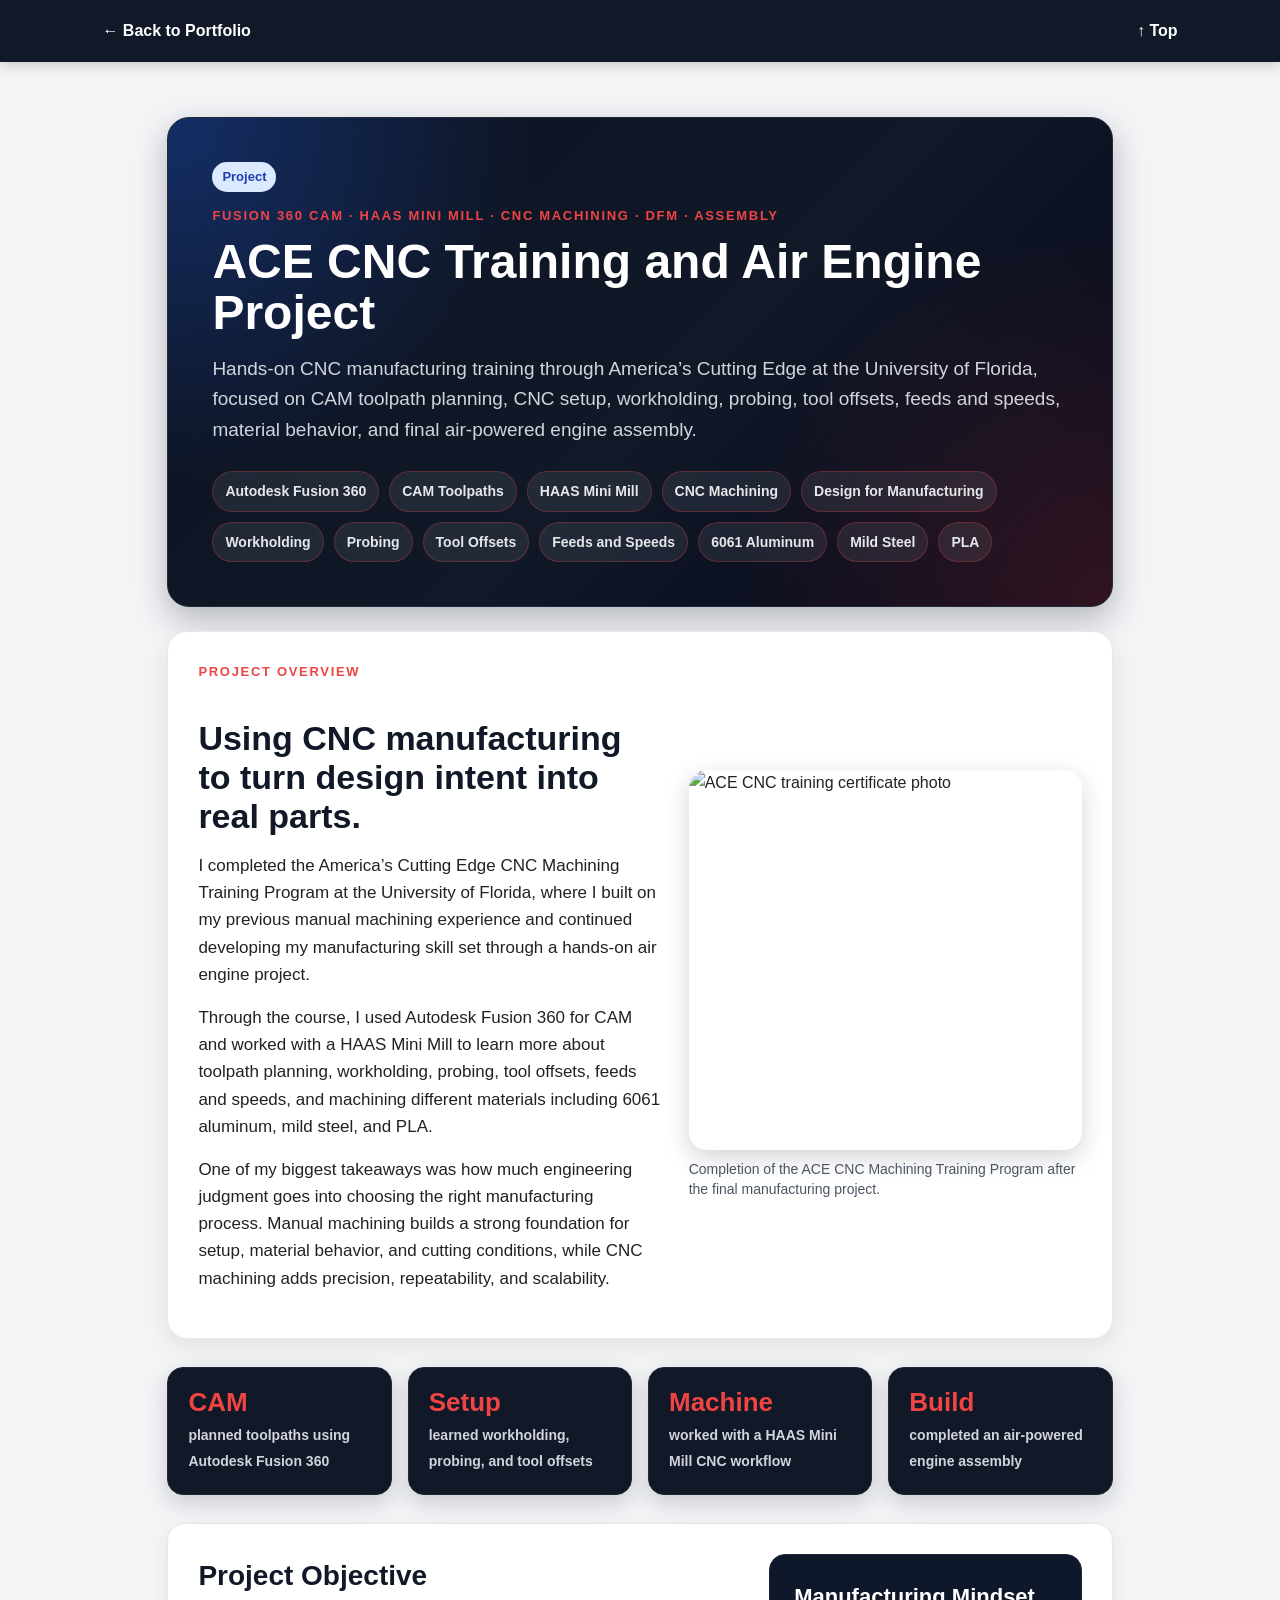
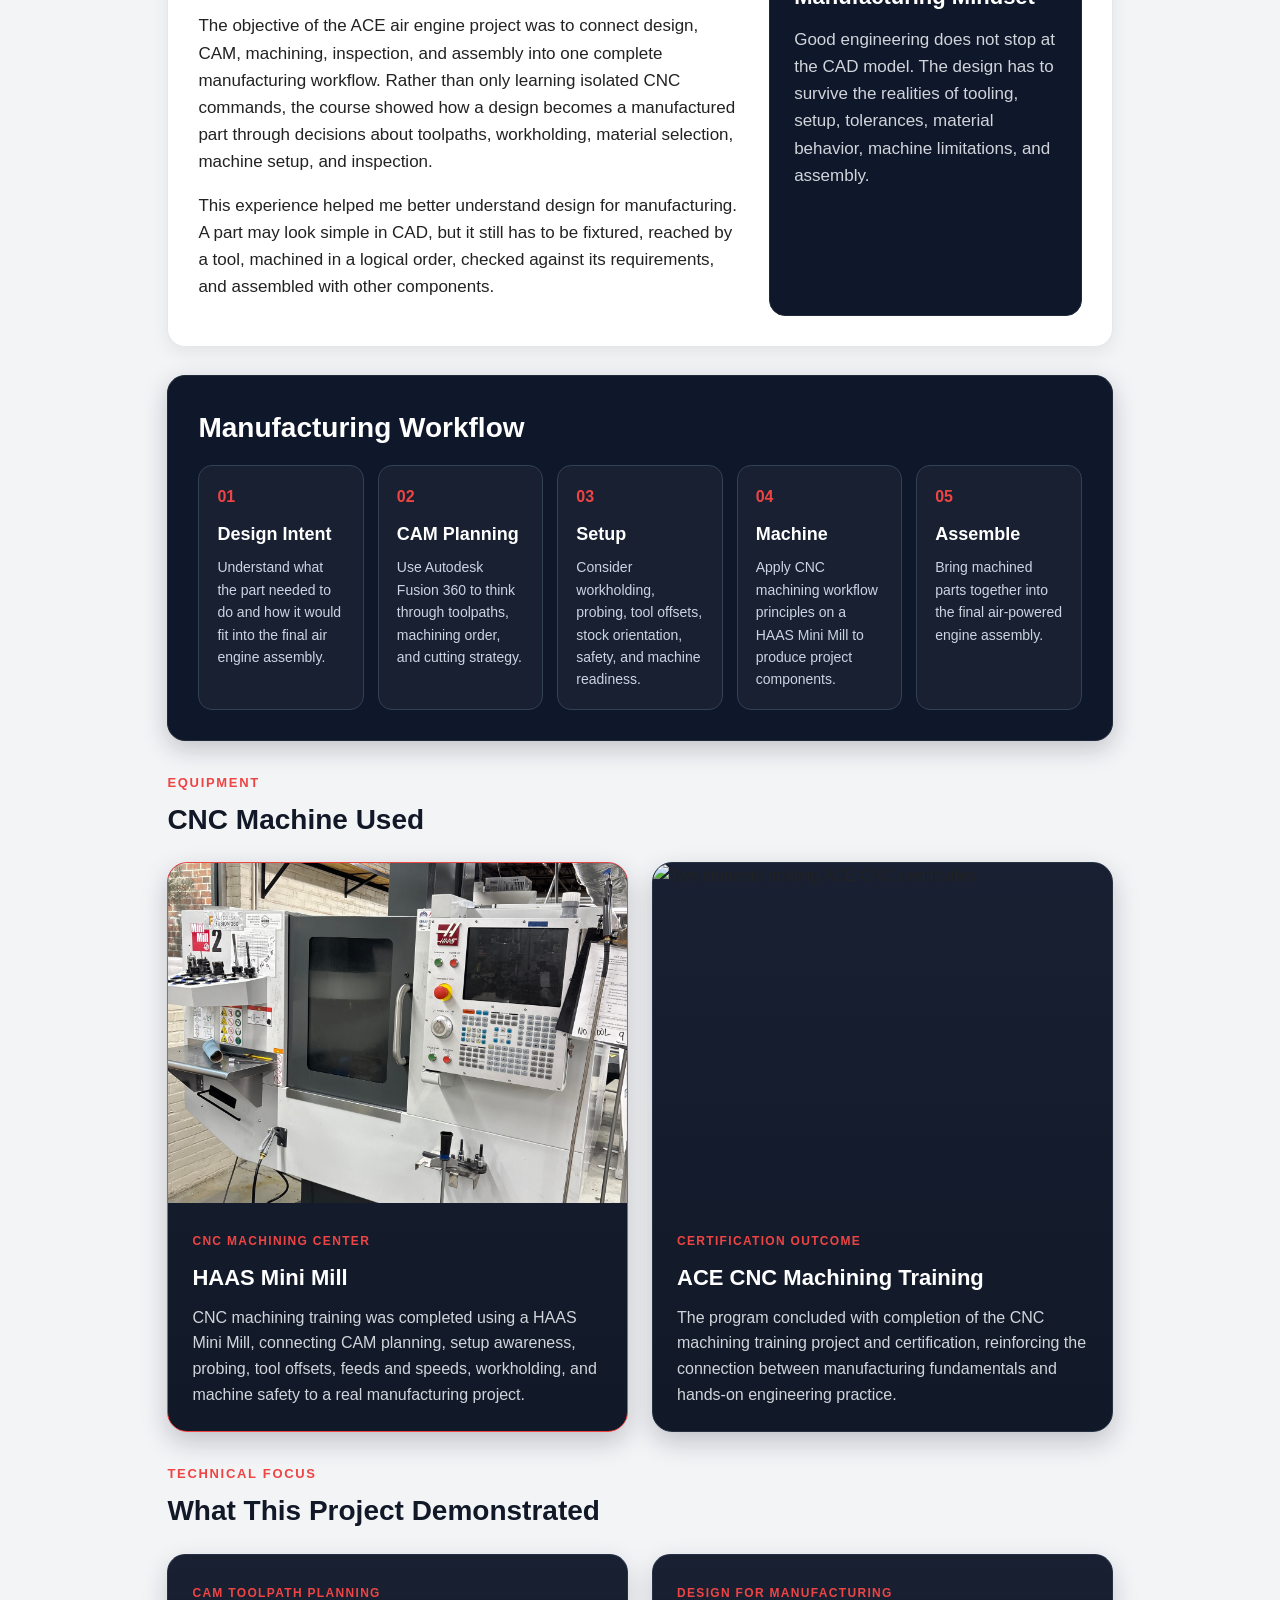
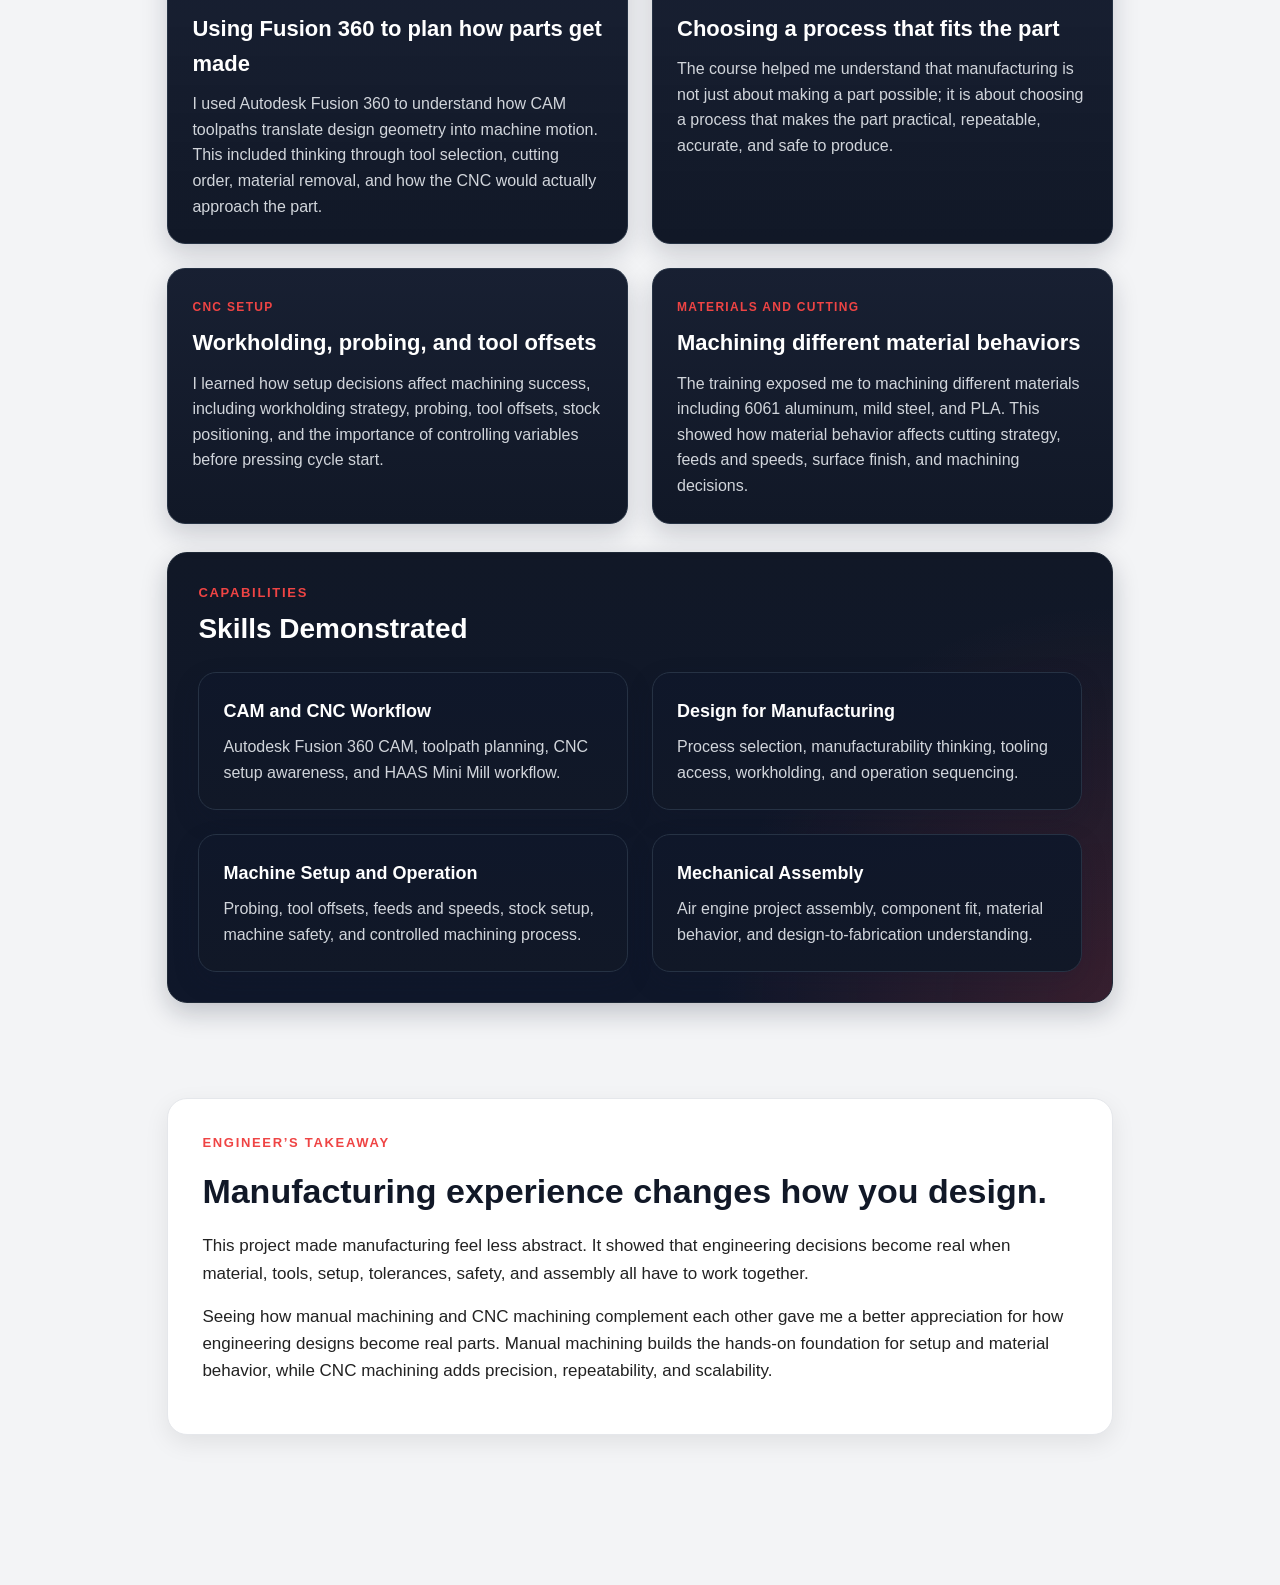
==== commit 3fd46013: "Update ace-air-engine.html" ====
--- a/ace-air-engine.html
+++ b/ace-air-engine.html
@@ -18,45 +18,54 @@
     <section class="ace-hero">
       <span class="tag project-tag">Project</span>
 
-      <p class="ace-kicker">CNC Machining · Manufacturing · Setup · Inspection · Assembly</p>
+      <p class="ace-kicker">Fusion 360 CAM · HAAS Mini Mill · CNC Machining · DFM · Assembly</p>
 
       <h1>ACE CNC Training and Air Engine Project</h1>
 
       <p class="ace-lead">
-        Hands-on CNC manufacturing training through America’s Cutting Edge, focused on machining
-        fundamentals, CNC workflow, setup awareness, part production, inspection, and final air-powered
-        engine assembly.
+        Hands-on CNC manufacturing training through America’s Cutting Edge at the University of Florida,
+        focused on CAM toolpath planning, CNC setup, workholding, probing, tool offsets, feeds and speeds,
+        material behavior, and final air-powered engine assembly.
       </p>
 
       <div class="ace-hero-pills">
+        <span>Autodesk Fusion 360</span>
+        <span>CAM Toolpaths</span>
+        <span>HAAS Mini Mill</span>
         <span>CNC Machining</span>
-        <span>Haas CNC Mill</span>
-        <span>Manufacturing Workflow</span>
-        <span>Tooling Awareness</span>
-        <span>Setup and Fixturing</span>
-        <span>Inspection</span>
-        <span>Assembly</span>
-        <span>Certification</span>
+        <span>Design for Manufacturing</span>
+        <span>Workholding</span>
+        <span>Probing</span>
+        <span>Tool Offsets</span>
+        <span>Feeds and Speeds</span>
+        <span>6061 Aluminum</span>
+        <span>Mild Steel</span>
+        <span>PLA</span>
       </div>
     </section>
 
     <section class="ace-photo-feature">
       <div class="ace-feature-text">
         <p class="ace-kicker">Project Overview</p>
-        <h2>Turning manufacturing training into a complete machined assembly.</h2>
-
-        <p>
-          Through the ACE CNC Machining Training Program, I completed a hands-on manufacturing
-          project centered on producing machined components for an air-powered engine assembly.
-          The experience connected machining theory to real equipment, tooling decisions, setup
-          planning, part handling, and final assembly.
-        </p>
-
-        <p>
-          The value of this project was not just learning how to run a machine. It was learning how
-          manufacturing decisions affect whether a design can actually become a working physical
-          product: how the part is held, how tools are selected, how operations are sequenced, how
-          tolerances are checked, and how individual parts come together into an assembly.
+        <h2>Using CNC manufacturing to turn design intent into real parts.</h2>
+
+        <p>
+          I completed the America’s Cutting Edge CNC Machining Training Program at the University
+          of Florida, where I built on my previous manual machining experience and continued
+          developing my manufacturing skill set through a hands-on air engine project.
+        </p>
+
+        <p>
+          Through the course, I used Autodesk Fusion 360 for CAM and worked with a HAAS Mini Mill
+          to learn more about toolpath planning, workholding, probing, tool offsets, feeds and speeds,
+          and machining different materials including 6061 aluminum, mild steel, and PLA.
+        </p>
+
+        <p>
+          One of my biggest takeaways was how much engineering judgment goes into choosing the right
+          manufacturing process. Manual machining builds a strong foundation for setup, material
+          behavior, and cutting conditions, while CNC machining adds precision, repeatability, and
+          scalability.
         </p>
       </div>
 
@@ -70,23 +79,23 @@
 
     <section class="ace-stat-grid">
       <div class="ace-stat-card">
-        <strong>Train</strong>
-        <span>learn CNC machining fundamentals</span>
+        <strong>CAM</strong>
+        <span>planned toolpaths using Autodesk Fusion 360</span>
       </div>
 
       <div class="ace-stat-card">
         <strong>Setup</strong>
-        <span>understand tooling, workholding, and safety</span>
+        <span>learned workholding, probing, and tool offsets</span>
       </div>
 
       <div class="ace-stat-card">
         <strong>Machine</strong>
-        <span>produce components using CNC workflows</span>
+        <span>worked with a HAAS Mini Mill CNC workflow</span>
       </div>
 
       <div class="ace-stat-card">
-        <strong>Assemble</strong>
-        <span>complete an air-powered engine project</span>
+        <strong>Build</strong>
+        <span>completed an air-powered engine assembly</span>
       </div>
     </section>
 
@@ -95,24 +104,25 @@
         <h2>Project Objective</h2>
 
         <p>
-          The objective of the ACE air engine project was to develop practical CNC machining
-          experience by working through a complete manufacturing workflow. The project involved
-          understanding machine operation, setup considerations, toolpath awareness, part production,
-          inspection, and final assembly of an air-powered engine.
-        </p>
-
-        <p>
-          This project strengthened my understanding of how engineering design connects to
-          manufacturing. A CAD model or drawing is only part of the process; the part still has to
-          be held, cut, checked, handled safely, and assembled correctly.
+          The objective of the ACE air engine project was to connect design, CAM, machining,
+          inspection, and assembly into one complete manufacturing workflow. Rather than only
+          learning isolated CNC commands, the course showed how a design becomes a manufactured
+          part through decisions about toolpaths, workholding, material selection, machine setup,
+          and inspection.
+        </p>
+
+        <p>
+          This experience helped me better understand design for manufacturing. A part may look
+          simple in CAD, but it still has to be fixtured, reached by a tool, machined in a logical
+          order, checked against its requirements, and assembled with other components.
         </p>
       </div>
 
       <div class="ace-callout">
         <h3>Manufacturing Mindset</h3>
         <p>
-          Good engineering does not stop at the design. It has to account for how a part will be
-          made, measured, assembled, and improved after the first version is produced.
+          Good engineering does not stop at the CAD model. The design has to survive the realities
+          of tooling, setup, tolerances, material behavior, machine limitations, and assembly.
         </p>
       </div>
     </section>
@@ -123,32 +133,32 @@
       <div class="ace-process-grid">
         <div>
           <span>01</span>
-          <h3>Understand</h3>
-          <p>Learn the part requirements, machine capabilities, tooling constraints, and safety expectations.</p>
+          <h3>Design Intent</h3>
+          <p>Understand what the part needed to do and how it would fit into the final air engine assembly.</p>
         </div>
 
         <div>
           <span>02</span>
-          <h3>Prepare</h3>
-          <p>Review setup, workholding, stock orientation, cutting tools, and machining sequence.</p>
+          <h3>CAM Planning</h3>
+          <p>Use Autodesk Fusion 360 to think through toolpaths, machining order, and cutting strategy.</p>
         </div>
 
         <div>
           <span>03</span>
+          <h3>Setup</h3>
+          <p>Consider workholding, probing, tool offsets, stock orientation, safety, and machine readiness.</p>
+        </div>
+
+        <div>
+          <span>04</span>
           <h3>Machine</h3>
-          <p>Use CNC workflow principles to produce components for the final air engine assembly.</p>
-        </div>
-
-        <div>
-          <span>04</span>
-          <h3>Inspect</h3>
-          <p>Check machined features and understand how dimensional accuracy affects assembly.</p>
+          <p>Apply CNC machining workflow principles on a HAAS Mini Mill to produce project components.</p>
         </div>
 
         <div>
           <span>05</span>
           <h3>Assemble</h3>
-          <p>Connect individual machined parts into a final mechanical system.</p>
+          <p>Bring machined parts together into the final air-powered engine assembly.</p>
         </div>
       </div>
     </section>
@@ -162,14 +172,14 @@
       <div class="ace-equipment-grid">
 
         <figure class="ace-equipment-card featured-ace-card">
-          <img src="image0%20%2810%29.jpeg" alt="Haas CNC mill used during ACE CNC training">
+          <img src="image0%20%2810%29.jpeg" alt="HAAS Mini Mill used during ACE CNC training">
           <figcaption>
             <span>CNC Machining Center</span>
-            <h3>Haas CNC Mill</h3>
+            <h3>HAAS Mini Mill</h3>
             <p>
-              CNC machining training was completed using a Haas CNC mill, connecting machine
-              operation, setup awareness, tooling, workholding, safety, and manufacturing process
-              planning to a real project outcome.
+              CNC machining training was completed using a HAAS Mini Mill, connecting CAM planning,
+              setup awareness, probing, tool offsets, feeds and speeds, workholding, and machine
+              safety to a real manufacturing project.
             </p>
           </figcaption>
         </figure>
@@ -199,42 +209,42 @@
       <div class="ace-work-grid">
 
         <article class="ace-work-card">
-          <span>Manufacturing Planning</span>
-          <h3>Thinking beyond the part drawing</h3>
+          <span>CAM Toolpath Planning</span>
+          <h3>Using Fusion 360 to plan how parts get made</h3>
           <p>
-            The project required thinking through how a part goes from design intent to physical
-            production. That included setup, stock orientation, workholding, tool access, machining
-            order, and how each operation affects the final assembly.
+            I used Autodesk Fusion 360 to understand how CAM toolpaths translate design geometry
+            into machine motion. This included thinking through tool selection, cutting order,
+            material removal, and how the CNC would actually approach the part.
           </p>
         </article>
 
         <article class="ace-work-card">
-          <span>Machine Operation</span>
-          <h3>Connecting CNC workflow to real hardware</h3>
+          <span>Design for Manufacturing</span>
+          <h3>Choosing a process that fits the part</h3>
           <p>
-            Training on the CNC mill gave me practical exposure to machine operation, tooling
-            awareness, setup safety, program execution, and the discipline required when working
-            around automated manufacturing equipment.
+            The course helped me understand that manufacturing is not just about making a part
+            possible; it is about choosing a process that makes the part practical, repeatable,
+            accurate, and safe to produce.
           </p>
         </article>
 
         <article class="ace-work-card">
-          <span>Inspection and Fit</span>
-          <h3>Understanding why tolerances matter</h3>
+          <span>CNC Setup</span>
+          <h3>Workholding, probing, and tool offsets</h3>
           <p>
-            Producing parts for an assembly reinforced that machining is not just about removing
-            material. Features have to fit, align, and function together, making inspection and
-            dimensional awareness essential.
+            I learned how setup decisions affect machining success, including workholding strategy,
+            probing, tool offsets, stock positioning, and the importance of controlling variables
+            before pressing cycle start.
           </p>
         </article>
 
         <article class="ace-work-card">
-          <span>Design-to-Fabrication</span>
-          <h3>Seeing the full engineering loop</h3>
+          <span>Materials and Cutting</span>
+          <h3>Machining different material behaviors</h3>
           <p>
-            The air engine project showed how mechanical design, manufacturing process planning,
-            machining execution, inspection, and assembly all connect in a complete engineering
-            workflow.
+            The training exposed me to machining different materials including 6061 aluminum,
+            mild steel, and PLA. This showed how material behavior affects cutting strategy,
+            feeds and speeds, surface finish, and machining decisions.
           </p>
         </article>
 
@@ -249,23 +259,23 @@
 
       <div class="ace-skills-grid">
         <div>
-          <h3>CNC Manufacturing</h3>
-          <p>CNC machining workflow, machine safety, tooling awareness, setup thinking, and part production.</p>
-        </div>
-
-        <div>
-          <h3>Manufacturing Process Planning</h3>
-          <p>Operation sequencing, workholding considerations, stock setup, and design-for-manufacturing awareness.</p>
-        </div>
-
-        <div>
-          <h3>Inspection and Quality</h3>
-          <p>Dimensional thinking, tolerance awareness, part fit, and assembly-driven inspection mindset.</p>
+          <h3>CAM and CNC Workflow</h3>
+          <p>Autodesk Fusion 360 CAM, toolpath planning, CNC setup awareness, and HAAS Mini Mill workflow.</p>
+        </div>
+
+        <div>
+          <h3>Design for Manufacturing</h3>
+          <p>Process selection, manufacturability thinking, tooling access, workholding, and operation sequencing.</p>
+        </div>
+
+        <div>
+          <h3>Machine Setup and Operation</h3>
+          <p>Probing, tool offsets, feeds and speeds, stock setup, machine safety, and controlled machining process.</p>
         </div>
 
         <div>
           <h3>Mechanical Assembly</h3>
-          <p>Final air engine assembly, component interaction, troubleshooting, and hands-on mechanical understanding.</p>
+          <p>Air engine project assembly, component fit, material behavior, and design-to-fabrication understanding.</p>
         </div>
       </div>
     </section>
@@ -277,14 +287,14 @@
       <p>
         This project made manufacturing feel less abstract. It showed that engineering decisions
         become real when material, tools, setup, tolerances, safety, and assembly all have to work
-        together. Understanding that connection helps me design with more awareness of how parts
-        are actually made.
+        together.
       </p>
 
       <p>
-        The ACE CNC air engine project strengthened my interest in hands-on engineering work where
-        design, analysis, manufacturing, and testing are connected instead of treated as separate
-        steps.
+        Seeing how manual machining and CNC machining complement each other gave me a better
+        appreciation for how engineering designs become real parts. Manual machining builds the
+        hands-on foundation for setup and material behavior, while CNC machining adds precision,
+        repeatability, and scalability.
       </p>
     </section>
 
--- a/style.css
+++ b/style.css
@@ -2372,3 +2372,400 @@
     grid-template-columns: 1fr;
   }
 }
+/* =========================
+   ACE CNC / AIR ENGINE PAGE
+========================= */
+
+.ace-page {
+  max-width: 1150px;
+}
+
+.ace-hero {
+  background:
+    radial-gradient(circle at top left, rgba(37, 99, 235, 0.35), transparent 35%),
+    radial-gradient(circle at bottom right, rgba(239, 68, 68, 0.20), transparent 36%),
+    linear-gradient(135deg, #0b1220 0%, #111827 55%, #020617 100%);
+  color: white;
+  padding: 44px;
+  border-radius: 22px;
+  margin-bottom: 24px;
+  border: 1px solid #1f2937;
+  box-shadow: 0 12px 32px rgba(15, 23, 42, 0.28);
+}
+
+.ace-kicker {
+  color: #ef4444 !important;
+  text-transform: uppercase;
+  letter-spacing: 0.13em;
+  font-size: 13px !important;
+  font-weight: 800;
+  margin-bottom: 10px !important;
+}
+
+.ace-hero h1 {
+  color: white;
+  font-size: 48px;
+  line-height: 1.05;
+  margin-bottom: 16px;
+}
+
+.ace-lead {
+  max-width: 900px;
+  font-size: 19px !important;
+  color: #d1d5db;
+  margin-bottom: 26px !important;
+}
+
+.ace-hero-pills {
+  display: flex;
+  flex-wrap: wrap;
+  gap: 10px;
+}
+
+.ace-hero-pills span {
+  background: rgba(255, 255, 255, 0.08);
+  color: #e5e7eb;
+  border: 1px solid rgba(239, 68, 68, 0.28);
+  padding: 8px 12px;
+  border-radius: 999px;
+  font-size: 14px;
+  font-weight: 700;
+}
+
+.ace-photo-feature {
+  display: grid;
+  grid-template-columns: 1fr 0.85fr;
+  gap: 28px;
+  background: white;
+  padding: 30px;
+  border-radius: 20px;
+  border: 1px solid #e5e7eb;
+  box-shadow: 0 8px 24px rgba(0, 0, 0, 0.08);
+  margin-bottom: 28px;
+  align-items: center;
+}
+
+.ace-feature-text h2 {
+  font-size: 34px;
+  line-height: 1.15;
+  margin-bottom: 16px;
+  color: #111827;
+}
+
+.ace-feature-image {
+  margin: 0;
+}
+
+.ace-feature-image img {
+  width: 100%;
+  height: 380px;
+  object-fit: cover;
+  object-position: center;
+  border-radius: 18px;
+  display: block;
+  box-shadow: 0 8px 24px rgba(15, 23, 42, 0.18);
+}
+
+.ace-feature-image figcaption {
+  margin-top: 10px;
+  color: #4b5563;
+  font-size: 14px;
+  line-height: 1.4;
+}
+
+.ace-stat-grid {
+  display: grid;
+  grid-template-columns: repeat(4, 1fr);
+  gap: 16px;
+  margin-bottom: 28px;
+}
+
+.ace-stat-card {
+  background: #111827;
+  color: white;
+  border: 1px solid #1f2937;
+  border-radius: 16px;
+  padding: 20px;
+  box-shadow: 0 8px 22px rgba(15, 23, 42, 0.18);
+}
+
+.ace-stat-card strong {
+  display: block;
+  font-size: 26px;
+  line-height: 1.1;
+  color: #ef4444;
+  margin-bottom: 6px;
+}
+
+.ace-stat-card span {
+  color: #d1d5db;
+  font-size: 14px;
+  font-weight: 700;
+}
+
+.ace-split-section {
+  display: grid;
+  grid-template-columns: 1.4fr 0.8fr;
+  gap: 24px;
+  align-items: stretch;
+  background: white;
+  padding: 30px;
+  border-radius: 18px;
+  border: 1px solid #e5e7eb;
+  box-shadow: 0 5px 18px rgba(0, 0, 0, 0.07);
+  margin-bottom: 28px;
+}
+
+.ace-split-section h2 {
+  margin-top: 0;
+}
+
+.ace-callout {
+  background: #0f172a;
+  color: white;
+  border-radius: 16px;
+  padding: 24px;
+  border: 1px solid #1f2937;
+}
+
+.ace-callout h3 {
+  font-size: 22px;
+  margin-bottom: 12px;
+  color: white;
+}
+
+.ace-callout p {
+  color: #d1d5db;
+  margin-bottom: 0;
+}
+
+.ace-process-section {
+  background: #0f172a;
+  color: white;
+  padding: 30px;
+  border-radius: 18px;
+  border: 1px solid #1f2937;
+  box-shadow: 0 8px 24px rgba(15, 23, 42, 0.22);
+  margin-bottom: 28px;
+}
+
+.ace-process-section h2 {
+  color: white;
+  margin-top: 0;
+}
+
+.ace-process-grid {
+  display: grid;
+  grid-template-columns: repeat(5, 1fr);
+  gap: 14px;
+}
+
+.ace-process-grid div {
+  background: rgba(255, 255, 255, 0.04);
+  border: 1px solid #334155;
+  border-radius: 14px;
+  padding: 18px;
+}
+
+.ace-process-grid span {
+  display: inline-block;
+  color: #ef4444;
+  font-weight: 900;
+  margin-bottom: 10px;
+}
+
+.ace-process-grid h3 {
+  color: white;
+  font-size: 18px;
+  margin-bottom: 8px;
+}
+
+.ace-process-grid p {
+  color: #cbd5e1;
+  font-size: 14px;
+  margin-bottom: 0;
+}
+
+.ace-section-heading {
+  margin-bottom: 20px;
+}
+
+.ace-section-heading p {
+  color: #ef4444;
+  text-transform: uppercase;
+  letter-spacing: 0.13em;
+  font-size: 13px;
+  font-weight: 900;
+  margin-bottom: 4px;
+}
+
+.ace-section-heading h2 {
+  margin-top: 0;
+}
+
+.ace-equipment-section,
+.ace-work-section {
+  margin-top: 32px;
+  margin-bottom: 28px;
+}
+
+.ace-equipment-grid,
+.ace-work-grid,
+.ace-skills-grid {
+  display: grid;
+  grid-template-columns: repeat(2, 1fr);
+  gap: 24px;
+}
+
+.ace-equipment-card {
+  background:
+    linear-gradient(180deg, rgba(15, 23, 42, 0.96), rgba(17, 24, 39, 1));
+  border: 1px solid #263244;
+  border-radius: 20px;
+  overflow: hidden;
+  box-shadow: 0 10px 26px rgba(15, 23, 42, 0.22);
+  margin: 0;
+}
+
+.featured-ace-card {
+  border-color: #ef4444;
+}
+
+.ace-equipment-card img {
+  width: 100%;
+  height: 340px;
+  object-fit: cover;
+  display: block;
+}
+
+.ace-equipment-card figcaption {
+  padding: 24px;
+}
+
+.ace-equipment-card span,
+.ace-work-card span {
+  display: inline-block;
+  color: #ef4444;
+  font-size: 12px;
+  text-transform: uppercase;
+  letter-spacing: 0.11em;
+  font-weight: 900;
+  margin-bottom: 8px;
+}
+
+.ace-equipment-card h3,
+.ace-work-card h3 {
+  color: white;
+  font-size: 22px;
+  margin-bottom: 10px;
+}
+
+.ace-equipment-card p,
+.ace-work-card p {
+  color: #d1d5db;
+  font-size: 16px;
+  margin-bottom: 0;
+}
+
+.ace-work-card,
+.ace-skills-grid div {
+  background:
+    linear-gradient(180deg, rgba(15, 23, 42, 0.96), rgba(17, 24, 39, 1));
+  border: 1px solid #263244;
+  border-radius: 18px;
+  padding: 24px;
+  box-shadow: 0 10px 26px rgba(15, 23, 42, 0.18);
+}
+
+.ace-skills-section {
+  background:
+    radial-gradient(circle at bottom right, rgba(239, 68, 68, 0.18), transparent 38%),
+    linear-gradient(180deg, #111827 0%, #0f172a 100%);
+  border: 1px solid #1f2937;
+  border-radius: 20px;
+  padding: 30px;
+  box-shadow: 0 10px 26px rgba(15, 23, 42, 0.22);
+  margin-top: 28px;
+}
+
+.ace-skills-section h2 {
+  color: white;
+}
+
+.ace-skills-grid h3 {
+  color: white;
+  margin-bottom: 8px;
+  font-size: 18px;
+}
+
+.ace-skills-grid p {
+  color: #d1d5db;
+  margin-bottom: 0;
+  font-size: 16px;
+}
+
+.ace-closing-section {
+  background: white;
+  border: 1px solid #e5e7eb;
+  border-radius: 20px;
+  padding: 34px;
+  box-shadow: 0 8px 24px rgba(0, 0, 0, 0.08);
+  margin-top: 28px;
+}
+
+.ace-closing-section h2 {
+  font-size: 34px;
+  margin-top: 0;
+  margin-bottom: 14px;
+  color: #111827;
+}
+
+.ace-closing-section p {
+  font-size: 17px;
+}
+
+@media (max-width: 1000px) {
+  .ace-process-grid,
+  .ace-stat-grid {
+    grid-template-columns: repeat(2, 1fr);
+  }
+
+  .ace-photo-feature {
+    grid-template-columns: 1fr;
+  }
+
+  .ace-feature-image img {
+    height: 330px;
+  }
+}
+
+@media (max-width: 900px) {
+  .ace-split-section,
+  .ace-equipment-grid,
+  .ace-work-grid,
+  .ace-skills-grid {
+    grid-template-columns: 1fr;
+  }
+}
+
+@media (max-width: 800px) {
+  .ace-hero {
+    padding: 30px;
+  }
+
+  .ace-hero h1 {
+    font-size: 36px;
+  }
+}
+
+@media (max-width: 600px) {
+  .ace-stat-grid,
+  .ace-process-grid {
+    grid-template-columns: 1fr;
+  }
+
+  .ace-equipment-card img,
+  .ace-feature-image img {
+    height: 260px;
+  }
+}
